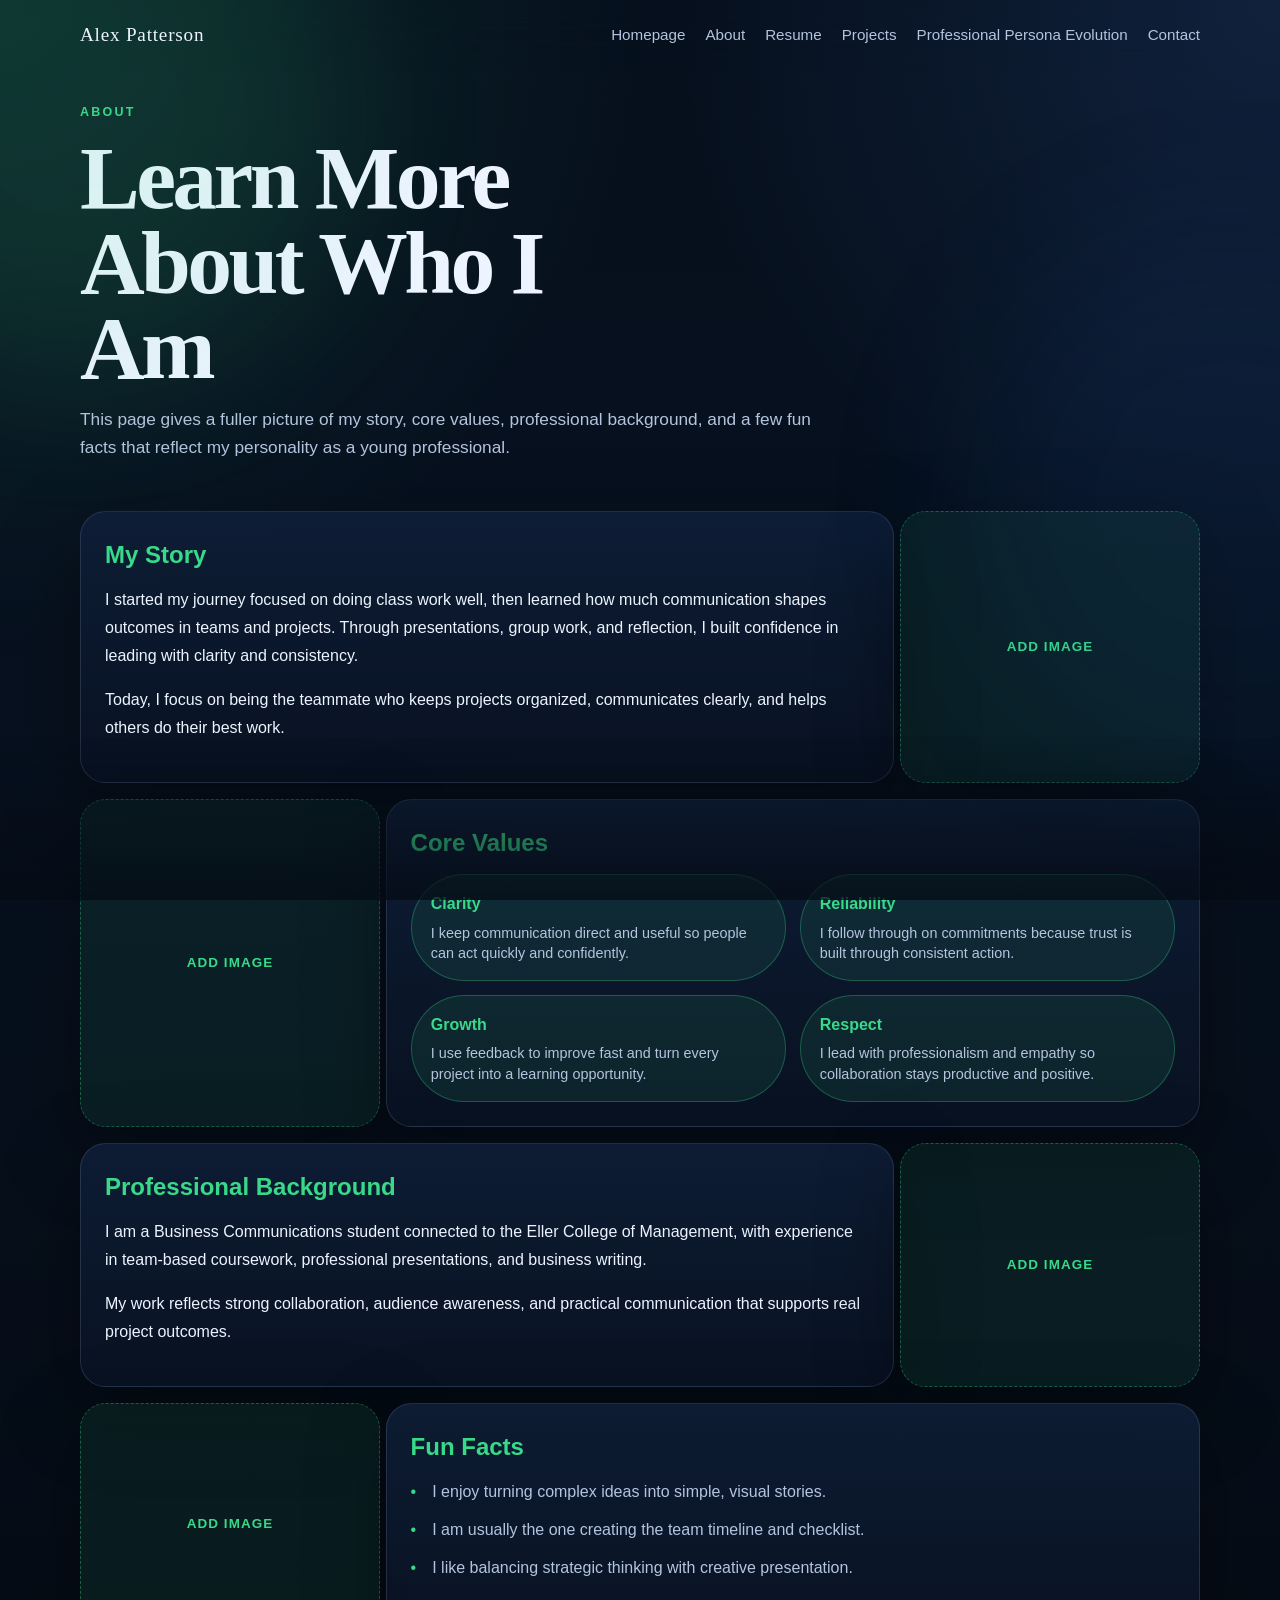
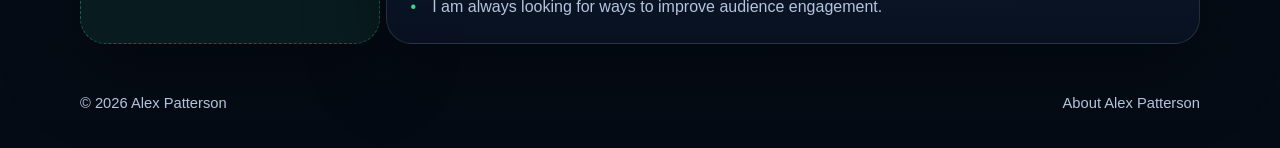
==== about.html @ d034720f "Fix format" ====
<!DOCTYPE html>
<html lang="en">
  <head>
    <meta charset="UTF-8" />
    <meta name="viewport" content="width=device-width, initial-scale=1.0" />
    <meta name="description" content="About Alex Patterson" />
    <title>Learn More About Who I Am</title>
    <link rel="stylesheet" href="./styles.css?v=2" />
  </head>
  <body>
    <div class="bg-orb bg-orb-left"></div>
    <div class="bg-orb bg-orb-right"></div>

    <header class="site-header">
      <a class="brand" href="index.html">Alex Patterson</a>
      <nav class="site-nav" aria-label="Primary">
        <a href="index.html">Homepage</a>
        <a href="about.html">About</a>
        <a href="resume.html">Resume</a>
        <a href="projects.html">Projects</a>
        <a href="persona-evolution.html">Professional Persona Evolution</a>
        <a href="index.html#contact">Contact</a>
      </nav>
    </header>

    <main class="about-main">
      <section class="about-hero">
        <p class="eyebrow">About</p>
        <h1>Learn More About Who I Am</h1>
        <p class="about-intro">
          This page gives a fuller picture of my story, core values, professional background, and a few fun facts that reflect my personality as a young professional.
        </p>
      </section>

      <section class="about-flow">
        <div class="about-row stagger-left">
          <article class="about-card">
            <h2>My Story</h2>
            <p>
              I started my journey focused on doing class work well, then learned how much communication shapes outcomes in teams and projects. Through presentations, group work, and reflection, I built confidence in leading with clarity and consistency.
            </p>
            <p>
              Today, I focus on being the teammate who keeps projects organized, communicates clearly, and helps others do their best work.
            </p>
          </article>
          <figure class="about-image-slot" aria-label="My Story image area">
            <div class="about-image-placeholder">Add Image</div>
            <!-- Example:
            <img src="images/my-story.jpg" alt="Alex sharing a presentation" /> -->
          </figure>
        </div>

        <div class="about-row stagger-right about-row-reverse">
          <figure class="about-image-slot" aria-label="Core Values image area">
            <div class="about-image-placeholder">Add Image</div>
            <!-- Example:
            <img src="images/core-values.jpg" alt="Teamwork and collaboration moment" /> -->
          </figure>
          <article class="about-card">
            <h2>Core Values</h2>
            <div class="value-bubbles">
              <article class="value-bubble">
                <h3>Clarity</h3>
                <p>I keep communication direct and useful so people can act quickly and confidently.</p>
              </article>
              <article class="value-bubble">
                <h3>Reliability</h3>
                <p>I follow through on commitments because trust is built through consistent action.</p>
              </article>
              <article class="value-bubble">
                <h3>Growth</h3>
                <p>I use feedback to improve fast and turn every project into a learning opportunity.</p>
              </article>
              <article class="value-bubble">
                <h3>Respect</h3>
                <p>I lead with professionalism and empathy so collaboration stays productive and positive.</p>
              </article>
            </div>
          </article>
        </div>

        <div class="about-row stagger-left">
          <article class="about-card">
            <h2>Professional Background</h2>
            <p>
              I am a Business Communications student connected to the Eller College of Management, with experience in team-based coursework, professional presentations, and business writing.
            </p>
            <p>
              My work reflects strong collaboration, audience awareness, and practical communication that supports real project outcomes.
            </p>
          </article>
          <figure class="about-image-slot" aria-label="Professional Background image area">
            <div class="about-image-placeholder">Add Image</div>
            <!-- Example:
            <img src="images/professional-background.jpg" alt="Alex in a professional setting" /> -->
          </figure>
        </div>

        <div class="about-row stagger-right about-row-reverse">
          <figure class="about-image-slot" aria-label="Fun Facts image area">
            <div class="about-image-placeholder">Add Image</div>
            <!-- Example:
            <img src="images/fun-facts.jpg" alt="Alex in a candid personal moment" /> -->
          </figure>
          <article class="about-card">
            <h2>Fun Facts</h2>
            <ul class="about-list">
              <li>I enjoy turning complex ideas into simple, visual stories.</li>
              <li>I am usually the one creating the team timeline and checklist.</li>
              <li>I like balancing strategic thinking with creative presentation.</li>
              <li>I am always looking for ways to improve audience engagement.</li>
            </ul>
          </article>
        </div>
      </section>
    </main>

    <footer class="site-footer">
      <p>© <span id="year"></span> Alex Patterson</p>
      <p>About Alex Patterson</p>
    </footer>

    <script src="./script.js?v=2"></script>
  </body>
</html>
---- styles.css ----
:root {
  --bg: #07111f;
  --bg-soft: #0c1b31;
  --surface: rgba(9, 18, 34, 0.84);
  --surface-strong: #0f1f39;
  --text: #edf4ff;
  --muted: #b4c4de;
  --line: rgba(184, 202, 232, 0.15);
  --accent: #39d98a;
  --accent-strong: #1fa96b;
  --shadow: 0 24px 80px rgba(0, 0, 0, 0.35);
}

* {
  box-sizing: border-box;
}

html {
  scroll-behavior: smooth;
}

body {
  margin: 0;
  min-height: 100vh;
  background:
    radial-gradient(circle at top left, rgba(57, 217, 138, 0.12), transparent 30%),
    radial-gradient(circle at top right, rgba(80, 139, 255, 0.14), transparent 28%),
    linear-gradient(180deg, #06101d 0%, var(--bg) 45%, #050b14 100%);
  color: var(--text);
  font-family: "Segoe UI Variable", "Segoe UI", "Trebuchet MS", sans-serif;
  line-height: 1.6;
  overflow-x: hidden;
}

body::before {
  content: "";
  position: fixed;
  inset: 0;
  background-image: linear-gradient(rgba(255, 255, 255, 0.03) 1px, transparent 1px),
    linear-gradient(90deg, rgba(255, 255, 255, 0.03) 1px, transparent 1px);
  background-size: 56px 56px;
  mask-image: linear-gradient(180deg, rgba(0, 0, 0, 0.7), transparent 85%);
  pointer-events: none;
  opacity: 0.28;
}

body::after {
  content: "";
  position: fixed;
  inset: auto 0 0 0;
  height: 18vh;
  background: linear-gradient(180deg, transparent, rgba(5, 11, 20, 0.75));
  pointer-events: none;
}

.bg-orb {
  position: fixed;
  width: 34rem;
  aspect-ratio: 1;
  border-radius: 50%;
  filter: blur(80px);
  opacity: 0.28;
  pointer-events: none;
}

.bg-orb-left {
  top: -10rem;
  left: -12rem;
  background: rgba(57, 217, 138, 0.35);
}

.bg-orb-right {
  top: 14rem;
  right: -14rem;
  background: rgba(33, 88, 168, 0.35);
}

.site-header,
.hero,
.hero-intro,
.hero-showcase,
.section,
.site-footer {
  width: min(1120px, calc(100% - 2rem));
  margin: 0 auto;
}

.site-header {
  position: sticky;
  top: 0;
  z-index: 20;
  display: flex;
  align-items: center;
  justify-content: space-between;
  gap: 1rem;
  padding: 1.25rem 0;
  backdrop-filter: blur(18px);
}

.brand {
  color: var(--text);
  text-decoration: none;
  font-family: "Georgia", "Times New Roman", serif;
  font-size: 1.2rem;
  letter-spacing: 0.04em;
}

.site-nav {
  display: flex;
  gap: 1.25rem;
  flex-wrap: wrap;
}

.site-nav a {
  color: var(--muted);
  text-decoration: none;
  font-size: 0.95rem;
}

.site-nav a:hover,
.site-nav a:focus-visible {
  color: var(--accent);
}

.hero {
  display: grid;
  grid-template-columns: minmax(0, 1.4fr) minmax(280px, 0.85fr);
  gap: 1.5rem;
  align-items: stretch;
  padding: 4rem 0 2rem;
}

.hero-copy,
.hero-card,
.project-card,
.contact-section {
  background: linear-gradient(180deg, rgba(15, 31, 57, 0.86), rgba(9, 18, 34, 0.92));
  border: 1px solid var(--line);
  box-shadow: var(--shadow);
  backdrop-filter: blur(14px);
}

.hero-copy {
  border-radius: 2rem;
  padding: clamp(1.5rem, 3vw, 3rem);
}

.eyebrow {
  margin: 0 0 0.75rem;
  color: var(--accent);
  text-transform: uppercase;
  letter-spacing: 0.18em;
  font-size: 0.78rem;
  font-weight: 700;
}

h1,
h2,
h3,
p {
  margin-top: 0;
}

h1 {
  max-width: 11ch;
  font-family: "Georgia", "Times New Roman", serif;
  font-size: clamp(3rem, 7vw, 5.8rem);
  line-height: 0.95;
  letter-spacing: -0.04em;
  margin-bottom: 1rem;
}

.lede {
  max-width: 62ch;
  color: var(--muted);
  font-size: 1.06rem;
  margin-bottom: 1.5rem;
}

.hero-actions {
  display: flex;
  gap: 1rem;
  flex-wrap: wrap;
  margin-bottom: 2rem;
}

.button {
  display: inline-flex;
  align-items: center;
  justify-content: center;
  min-height: 3.1rem;
  padding: 0.85rem 1.35rem;
  border-radius: 999px;
  text-decoration: none;
  font-weight: 700;
  transition: transform 160ms ease, border-color 160ms ease, background-color 160ms ease, color 160ms ease;
}

.button:hover,
.button:focus-visible {
  transform: translateY(-2px);
}

.button-primary {
  background: linear-gradient(135deg, var(--accent), #5cf0a3);
  color: #032314;
}

.button-primary:hover,
.button-primary:focus-visible {
  background: linear-gradient(135deg, #5cf0a3, #8af5b8);
}

.button-secondary {
  border: 1px solid rgba(57, 217, 138, 0.35);
  background: rgba(57, 217, 138, 0.08);
  color: var(--text);
}

.hero-metrics {
  display: grid;
  grid-template-columns: repeat(3, minmax(0, 1fr));
  gap: 1rem;
}

.hero-metrics div {
  padding: 1rem;
  border: 1px solid var(--line);
  border-radius: 1.25rem;
  background: rgba(7, 17, 31, 0.55);
}

.hero-metrics strong {
  display: block;
  font-size: 1.4rem;
  color: var(--accent);
  margin-bottom: 0.2rem;
}

.hero-metrics span {
  color: var(--muted);
  font-size: 0.92rem;
}

.hero-card {
  border-radius: 2rem;
  padding: clamp(1.25rem, 2.5vw, 2rem);
  display: grid;
  align-content: start;
  gap: 1rem;
}

.profile-badge {
  width: 4.4rem;
  aspect-ratio: 1;
  display: grid;
  place-items: center;
  border-radius: 1.3rem;
  background: linear-gradient(135deg, var(--accent), rgba(57, 217, 138, 0.25));
  color: #04160d;
  font-weight: 800;
  font-size: 1.4rem;
}

.profile-list {
  list-style: none;
  padding: 0;
  margin: 0;
  display: grid;
  gap: 0.75rem;
}

.profile-list li {
  padding-left: 1.15rem;
  position: relative;
  color: var(--muted);
}

.profile-list li::before {
  content: "";
  position: absolute;
  left: 0;
  top: 0.65rem;
  width: 0.45rem;
  height: 0.45rem;
  border-radius: 50%;
  background: var(--accent);
}

/* New Homepage Sections */
.hero-intro {
  text-align: center;
  padding: 3rem 0;
  border-bottom: 1px solid var(--line);
  margin-bottom: 3rem;
}

.hero-name {
  font-family: "Georgia", "Times New Roman", serif;
  font-size: clamp(3.5rem, 10vw, 8rem);
  max-width: none;
  margin-bottom: 0.5rem;
  line-height: 0.9;
  letter-spacing: -0.02em;
}

.hero-tagline {
  color: var(--accent);
  font-size: 1.3rem;
  font-weight: 600;
  letter-spacing: 0.05em;
  margin: 0;
}

.hero-showcase {
  display: grid;
  grid-template-columns: minmax(250px, 1fr) minmax(0, 1.5fr);
  gap: 3rem;
  align-items: start;
  margin-bottom: 4rem;
}

.headshot-container {
  aspect-ratio: 3 / 4;
  border-radius: 2rem;
  overflow: hidden;
  background: linear-gradient(180deg, rgba(15, 31, 57, 0.86), rgba(9, 18, 34, 0.92));
  border: 1px solid var(--line);
  box-shadow: var(--shadow);
  display: flex;
  align-items: center;
  justify-content: center;
}

.headshot-container img {
  width: 100%;
  height: 100%;
  object-fit: cover;
  display: block;
}

.headshot-placeholder {
  display: flex;
  flex-direction: column;
  align-items: center;
  justify-content: center;
  width: 100%;
  height: 100%;
  color: var(--muted);
  text-align: center;
  padding: 2rem;
}

.headshot-placeholder p:first-child {
  font-size: 4rem;
  margin: 0;
}

.headshot-text {
  margin: 1rem 0 0 !important;
  font-size: 0.95rem;
}

.overview-content {
  display: grid;
  gap: 2rem;
}

.overview-item {
  display: grid;
  gap: 0.75rem;
}

.hero-showcase .overview-item,
.resume-overview .overview-item {
  background: linear-gradient(180deg, rgba(15, 31, 57, 0.78), rgba(9, 18, 34, 0.9));
  border: 1px solid var(--line);
  border-radius: 1.2rem;
  padding: 1rem;
}

.overview-item h2 {
  font-size: 1.5rem;
  margin-bottom: 0;
  color: var(--accent);
}

.overview-item p {
  color: var(--text);
  line-height: 1.7;
  margin: 0.5rem 0;
}

.facts-list {
  list-style: none;
  padding: 0;
  margin: 0;
  display: grid;
  gap: 0.75rem;
}

.facts-list li {
  padding-left: 1.5rem;
  position: relative;
  color: var(--muted);
  line-height: 1.6;
}

.facts-list li::before {
  content: "→";
  position: absolute;
  left: 0;
  color: var(--accent);
  font-weight: 700;
}

.story-section {
  background: linear-gradient(180deg, rgba(15, 31, 57, 0.86), rgba(9, 18, 34, 0.92));
  border: 1px solid var(--line);
  border-radius: 2rem;
  padding: 3rem;
  box-shadow: var(--shadow);
}

.story-content {
  display: grid;
  gap: 1.5rem;
  max-width: 90ch;
}

.story-content p {
  color: var(--text);
  font-size: 1.05rem;
  line-height: 1.8;
  margin: 0;
}

.connect-section {
  background: linear-gradient(180deg, rgba(15, 31, 57, 0.86), rgba(9, 18, 34, 0.92));
  border: 1px solid var(--line);
  border-radius: 2rem;
  padding: 3rem;
  box-shadow: var(--shadow);
  text-align: center;
}

.connect-header {
  margin-bottom: 2rem;
}

.connect-header h2 {
  margin-bottom: 0.75rem;
}

.connect-tagline {
  color: var(--muted);
  font-size: 1.1rem;
  margin: 0;
}

.connect-actions {
  display: flex;
  justify-content: center;
  gap: 1rem;
  flex-wrap: wrap;
}

.view-more {
  display: flex;
  justify-content: center;
  gap: 1rem;
  margin-top: 2rem;
}

.section {
  padding: 2rem 0;
}

.section-heading {
  margin-bottom: 1.25rem;
}

.section-heading h2,
.split-section h2,
.contact-section h2 {
  font-family: "Georgia", "Times New Roman", serif;
  font-size: clamp(2rem, 4vw, 3.5rem);
  line-height: 1.02;
  letter-spacing: -0.03em;
  margin-bottom: 0;
}

.project-grid {
  display: grid;
  grid-template-columns: repeat(3, minmax(0, 1fr));
  gap: 1rem;
}

.project-card {
  border-radius: 1.6rem;
  padding: 1.35rem;
  min-height: 15rem;
  display: flex;
  flex-direction: column;
  justify-content: space-between;
}

.project-card h3 {
  font-size: 1.45rem;
  margin-bottom: 0.65rem;
}

.project-tag {
  color: var(--accent);
  font-size: 0.78rem;
  text-transform: uppercase;
  letter-spacing: 0.16em;
  font-weight: 700;
  margin-bottom: 1rem;
}

.project-card p {
  color: var(--muted);
}

.featured {
  background: linear-gradient(145deg, rgba(20, 43, 78, 0.95), rgba(7, 17, 31, 0.95));
  border-color: rgba(57, 217, 138, 0.22);
}

.project-footer {
  display: flex;
  justify-content: space-between;
  gap: 1rem;
  color: var(--accent);
  font-size: 0.92rem;
}

.split-section {
  display: grid;
  grid-template-columns: minmax(0, 1fr) minmax(0, 1fr);
  gap: 1.5rem;
  align-items: start;
}

.split-content {
  padding-top: 3.1rem;
  color: var(--muted);
}

.contact-section {
  display: flex;
  justify-content: space-between;
  align-items: center;
  gap: 1rem;
  border-radius: 2rem;
  padding: 1.5rem;
  margin: 2rem auto 4rem;
}

.site-footer {
  display: flex;
  justify-content: space-between;
  gap: 1rem;
  padding-bottom: 2rem;
  color: var(--muted);
  font-size: 0.92rem;
}

.site-footer p {
  margin-bottom: 0;
}

/* Resume Page Styles */
body.resume-page {
  display: flex;
  flex-direction: column;
}

.resume-main {
  flex: 1;
  display: flex;
  flex-direction: column;
  width: 100%;
  padding: 2rem;
}

.resume-hero {
  flex: 1;
  display: flex;
  flex-direction: column;
  max-width: 1200px;
  margin: 0 auto;
  width: 100%;
}

.resume-header {
  margin-bottom: 2rem;
  text-align: center;
}

.resume-header h1 {
  margin-bottom: 0;
}

.pdf-viewer-section {
  flex: 1;
  display: flex;
  flex-direction: column;
  margin-bottom: 2rem;
}

.pdf-container {
  position: relative;
  background: linear-gradient(180deg, rgba(15, 31, 57, 0.86), rgba(9, 18, 34, 0.92));
  border: 1px solid var(--line);
  border-radius: 2rem;
  box-shadow: var(--shadow);
  overflow: hidden;
  flex: 1;
  min-height: 600px;
  margin-bottom: 1.5rem;
}

.pdf-iframe {
  width: 100%;
  height: 100%;
  border: none;
  border-radius: 2rem;
}

.pdf-placeholder {
  position: absolute;
  inset: 0;
  display: flex;
  flex-direction: column;
  align-items: center;
  justify-content: center;
  background: linear-gradient(180deg, rgba(15, 31, 57, 0.5), rgba(9, 18, 34, 0.7));
  color: var(--muted);
  text-align: center;
  pointer-events: none;
}

.pdf-placeholder p {
  font-size: 1.1rem;
  margin: 0.5rem 0;
}

.pdf-placeholder-text {
  font-size: 0.9rem !important;
  color: var(--muted);
}

.pdf-placeholder code {
  background: rgba(57, 217, 138, 0.15);
  padding: 0.2rem 0.5rem;
  border-radius: 0.4rem;
  font-family: "Courier New", monospace;
  color: var(--accent);
}

.pdf-controls {
  display: flex;
  gap: 1rem;
  flex-wrap: wrap;
  justify-content: center;
}

.resume-overview {
  background: linear-gradient(180deg, rgba(15, 31, 57, 0.86), rgba(9, 18, 34, 0.92));
  border: 1px solid var(--line);
  border-radius: 2rem;
  box-shadow: var(--shadow);
  padding: 2rem;
  margin: 0 auto 2rem;
  max-width: 1200px;
  width: 100%;
}

.resume-overview .overview-item h2 {
  margin-bottom: 0.25rem;
}

.overview-content {
  display: grid;
  gap: 2rem;
}

.overview-item {
  display: grid;
  gap: 0.75rem;
}

.overview-item h2 {
  font-size: 1.5rem;
  margin-bottom: 0.5rem;
  color: var(--accent);
}

.overview-item p {
  color: var(--text);
  margin: 0.5rem 0;
}

.muted-text {
  color: var(--muted) !important;
  font-size: 0.95rem;
}

.strengths-grid {
  display: flex;
  flex-wrap: wrap;
  gap: 0.75rem;
  margin-top: 0.5rem;
}

.strength-badge {
  display: inline-flex;
  align-items: center;
  padding: 0.6rem 1rem;
  background: rgba(57, 217, 138, 0.15);
  border: 1px solid rgba(57, 217, 138, 0.3);
  color: var(--accent);
  border-radius: 999px;
  font-weight: 600;
  font-size: 0.95rem;
}

body.resume-page .site-footer {
  margin-top: auto;
}

.resume-cta {
  background: linear-gradient(180deg, rgba(15, 31, 57, 0.86), rgba(9, 18, 34, 0.92));
  border: 1px solid var(--line);
  border-radius: 2rem;
  padding: 2rem;
  display: flex;
  justify-content: space-between;
  align-items: center;
  gap: 1rem;
  margin: 0 auto 2rem;
  max-width: 1200px;
  width: 100%;
  box-shadow: var(--shadow);
}

/* Professional Persona Video Page Styles */
.video-main {
  width: min(1120px, calc(100% - 2rem));
  margin: 0 auto;
}

.video-hero {
  padding: 2rem 0;
}

.video-header {
  margin-bottom: 2rem;
}

.video-header h1 {
  margin-bottom: 1rem;
}

.video-intro {
  color: var(--muted);
  font-size: 1.1rem;
  line-height: 1.7;
  max-width: 80ch;
  margin: 0;
}

.video-container-section {
  margin-bottom: 3rem;
}

.video-player {
  position: relative;
  background: linear-gradient(180deg, rgba(15, 31, 57, 0.86), rgba(9, 18, 34, 0.92));
  border: 1px solid var(--line);
  border-radius: 2rem;
  box-shadow: var(--shadow);
  overflow: hidden;
  aspect-ratio: 16 / 9;
  display: flex;
  align-items: center;
  justify-content: center;
}

.video-player video,
.video-player iframe {
  width: 100%;
  height: 100%;
  border-radius: 2rem;
}

.video-placeholder {
  position: absolute;
  inset: 0;
  display: flex;
  flex-direction: column;
  align-items: center;
  justify-content: center;
  background: linear-gradient(180deg, rgba(15, 31, 57, 0.5), rgba(9, 18, 34, 0.7));
  color: var(--muted);
  text-align: center;
  padding: 2rem;
  pointer-events: none;
}

.video-placeholder p:first-child {
  font-size: 5rem;
  margin: 0;
}

.video-placeholder-text {
  font-size: 1.3rem !important;
  margin: 1rem 0 0 !important;
  font-weight: 600;
}

.video-instruction {
  font-size: 0.95rem !important;
  color: var(--accent);
  margin-top: 1rem !important;
  font-family: "Courier New", monospace;
}

.video-details {
  display: grid;
  gap: 2.5rem;
  margin-bottom: 3rem;
}

.detail-item {
  background: linear-gradient(180deg, rgba(15, 31, 57, 0.86), rgba(9, 18, 34, 0.92));
  border: 1px solid var(--line);
  border-radius: 2rem;
  padding: 2rem;
  box-shadow: var(--shadow);
}

.detail-item h2 {
  color: var(--accent);
  font-size: 1.5rem;
  margin-bottom: 0.75rem;
}

.detail-item p {
  color: var(--text);
  line-height: 1.7;
  margin: 0;
}

.detail-list {
  list-style: none;
  padding: 0;
  margin: 0;
  display: grid;
  gap: 0.75rem;
}

.detail-list li {
  padding-left: 1.5rem;
  position: relative;
  color: var(--text);
  line-height: 1.6;
}

.detail-list li::before {
  content: "▸";
  position: absolute;
  left: 0;
  color: var(--accent);
  font-weight: 700;
}

.video-cta {
  background: linear-gradient(180deg, rgba(15, 31, 57, 0.86), rgba(9, 18, 34, 0.92));
  border: 1px solid var(--line);
  border-radius: 2rem;
  padding: 2rem;
  margin-bottom: 4rem;
  box-shadow: var(--shadow);
}

.video-cta > div:first-child {
  margin-bottom: 1.5rem;
}

.video-cta h2 {
  margin-bottom: 0;
}

.cta-buttons {
  display: flex;
  gap: 1rem;
  flex-wrap: wrap;
}

/* Professional Persona Evolution Page Styles */
.evo-main {
  width: min(1120px, calc(100% - 2rem));
  margin: 0 auto;
  padding-bottom: 3rem;
}

.evo-hero {
  padding: 2rem 0 1rem;
}

.evo-hero h1 {
  margin-bottom: 1rem;
}

.evo-intro {
  max-width: 82ch;
  color: var(--muted);
  font-size: 1.08rem;
}

.evo-card {
  background: linear-gradient(180deg, rgba(15, 31, 57, 0.86), rgba(9, 18, 34, 0.92));
  border: 1px solid var(--line);
  border-radius: 1.6rem;
  box-shadow: var(--shadow);
  padding: 1.6rem;
  margin-bottom: 1rem;
}

.evo-card h2 {
  color: var(--accent);
  font-size: 1.45rem;
  margin-bottom: 0.75rem;
}

.evo-card p {
  color: var(--text);
  line-height: 1.75;
}

.evo-quote {
  margin: 1rem 0 0;
  padding: 1rem 1.1rem;
  border-left: 3px solid var(--accent);
  background: rgba(57, 217, 138, 0.08);
  border-radius: 0.8rem;
  color: var(--text);
  font-style: italic;
}

.evo-quote.small {
  margin-top: 0.7rem;
  font-size: 0.96rem;
}

.evo-quote cite {
  display: block;
  margin-top: 0.6rem;
  font-style: normal;
  color: var(--muted);
  font-size: 0.9rem;
}

.evo-image-placeholder {
  border: 1px dashed rgba(57, 217, 138, 0.35);
  background: rgba(57, 217, 138, 0.08);
  border-radius: 1rem;
  min-height: 160px;
  display: grid;
  place-items: center;
  padding: 0.8rem;
  margin: 0.6rem 0 1rem;
  text-align: center;
}

.evo-image-placeholder p {
  margin: 0;
  color: var(--accent);
  font-size: 0.86rem;
  letter-spacing: 0.03em;
}

.evo-image-row {
  display: grid;
  grid-template-columns: repeat(2, minmax(0, 1fr));
  gap: 0.75rem;
}

.evo-image-row.three {
  grid-template-columns: repeat(3, minmax(0, 1fr));
}

.evo-tags {
  display: flex;
  gap: 0.6rem;
  flex-wrap: wrap;
  margin-top: 0.8rem;
}

.evo-tags span {
  border: 1px solid rgba(57, 217, 138, 0.3);
  background: rgba(57, 217, 138, 0.09);
  border-radius: 999px;
  padding: 0.45rem 0.85rem;
  color: var(--accent);
  font-size: 0.85rem;
  font-weight: 700;
}

/* Projects Page Styles */
.projects-main {
  width: min(1120px, calc(100% - 2rem));
  margin: 0 auto;
  padding-bottom: 3rem;
}

.projects-hero {
  padding: 2rem 0 1rem;
}

.projects-hero h1 {
  margin-bottom: 1rem;
}

.projects-intro {
  max-width: 82ch;
  color: var(--muted);
  font-size: 1.08rem;
}

.projects-list {
  display: grid;
  gap: 1rem;
}

.project-item {
  display: grid;
  grid-template-columns: minmax(260px, 0.9fr) minmax(0, 1.6fr);
  gap: 1rem;
  align-items: stretch;
  background: linear-gradient(180deg, rgba(15, 31, 57, 0.86), rgba(9, 18, 34, 0.92));
  border: 1px solid var(--line);
  border-radius: 1.6rem;
  box-shadow: var(--shadow);
  padding: 1rem;
}

.project-item.reverse {
  grid-template-columns: minmax(0, 1.6fr) minmax(260px, 0.9fr);
}

.project-item-media {
  display: flex;
}

.project-item-content h2 {
  color: var(--text);
  font-size: 1.45rem;
  margin-bottom: 0.7rem;
}

.project-item-content p {
  color: var(--muted);
  line-height: 1.7;
}

.project-image-placeholder {
  width: 100%;
  min-height: 220px;
  border: 1px dashed rgba(57, 217, 138, 0.35);
  border-radius: 1.2rem;
  background: rgba(57, 217, 138, 0.09);
  display: grid;
  place-items: center;
  padding: 0.8rem;
}

.project-image-placeholder p {
  margin: 0;
  color: var(--accent);
  font-size: 0.85rem;
  letter-spacing: 0.05em;
  text-transform: uppercase;
  font-weight: 700;
}

.skills-grid {
  display: grid;
  grid-template-columns: repeat(2, minmax(0, 1fr));
  gap: 0.75rem;
  margin-top: 0.9rem;
}

.skill-box {
  border: 1px solid rgba(57, 217, 138, 0.3);
  background: rgba(57, 217, 138, 0.08);
  border-radius: 1rem;
  padding: 0.85rem;
}

.skill-box h3 {
  color: var(--accent);
  margin: 0 0 0.5rem;
  font-size: 1rem;
}

.skill-box ul {
  margin: 0;
  padding-left: 1.05rem;
  display: grid;
  gap: 0.4rem;
}

.skill-box li {
  color: var(--text);
  font-size: 0.93rem;
}

/* About Page Styles */
.about-main {
  width: min(1120px, calc(100% - 2rem));
  margin: 0 auto;
  padding-bottom: 3rem;
}

.about-hero {
  padding: 2rem 0;
}

.about-hero h1 {
  margin-bottom: 1rem;
}

.about-intro {
  max-width: 80ch;
  color: var(--muted);
  font-size: 1.08rem;
}

.about-flow {
  display: grid;
  gap: 1rem;
}

.about-row {
  display: grid;
  grid-template-columns: minmax(0, 1fr) 300px;
  gap: 0.35rem;
  align-items: stretch;
}

.about-row-reverse {
  grid-template-columns: 300px minmax(0, 1fr);
}

.stagger-left {
  width: 100%;
}

.stagger-right {
  width: 100%;
}

.stagger-left .about-card {
  max-width: 100%;
  justify-self: stretch;
}

.stagger-right .about-card {
  max-width: 100%;
  justify-self: stretch;
}

.about-card {
  background: linear-gradient(180deg, rgba(15, 31, 57, 0.86), rgba(9, 18, 34, 0.92));
  border: 1px solid var(--line);
  border-radius: 1.6rem;
  box-shadow: var(--shadow);
  padding: 1.5rem;
}

.about-card h2 {
  color: var(--accent);
  font-size: 1.5rem;
  margin-bottom: 0.75rem;
}

.about-card p {
  color: var(--text);
  line-height: 1.75;
}

.about-list {
  margin: 0;
  padding: 0;
  list-style: none;
  display: grid;
  gap: 0.8rem;
}

.about-list li {
  color: var(--muted);
  padding-left: 1.35rem;
  position: relative;
  line-height: 1.6;
}

.about-list li::before {
  content: "•";
  color: var(--accent);
  position: absolute;
  left: 0;
}

.about-image-slot {
  margin: 0;
  width: 100%;
  border-radius: 1.6rem;
  border: 1px dashed rgba(57, 217, 138, 0.35);
  background: rgba(57, 217, 138, 0.08);
  box-shadow: var(--shadow);
  overflow: hidden;
  min-height: 220px;
}

.about-row .about-image-slot {
  justify-self: end;
}

.about-row-reverse .about-image-slot {
  justify-self: start;
}

.about-image-slot img {
  width: 100%;
  height: 100%;
  object-fit: cover;
  display: block;
}

.about-image-placeholder {
  width: 100%;
  min-height: 220px;
  height: 100%;
  display: grid;
  place-items: center;
  color: var(--accent);
  font-size: 0.84rem;
  letter-spacing: 0.08em;
  text-transform: uppercase;
  font-weight: 700;
}

.value-bubbles {
  display: grid;
  grid-template-columns: repeat(2, minmax(0, 1fr));
  gap: 0.85rem;
}

.value-bubble {
  border: 1px solid rgba(57, 217, 138, 0.3);
  background: rgba(57, 217, 138, 0.09);
  border-radius: 999px;
  padding: 1rem 1.2rem;
}

.value-bubble h3 {
  margin: 0 0 0.35rem;
  color: var(--accent);
  font-size: 1rem;
}

.value-bubble p {
  margin: 0;
  color: var(--muted);
  font-size: 0.9rem;
  line-height: 1.45;
}

@media (max-width: 920px) {
  .hero,
  .split-section,
  .project-grid,
  .hero-metrics,
  .hero-showcase {
    grid-template-columns: 1fr;
  }

  .stagger-left,
  .stagger-right {
    width: 100%;
    margin-left: 0;
    margin-right: 0;
  }

  .stagger-left .about-card,
  .stagger-right .about-card {
    max-width: 100%;
    justify-self: stretch;
  }

  .about-row,
  .about-row-reverse {
    grid-template-columns: 1fr;
  }

  .value-bubbles {
    grid-template-columns: 1fr;
  }

  .evo-image-row,
  .evo-image-row.three {
    grid-template-columns: 1fr;
  }

  .project-item,
  .project-item.reverse,
  .skills-grid {
    grid-template-columns: 1fr;
  }

  .site-header,
  .contact-section,
  .site-footer {
    flex-direction: column;
    align-items: flex-start;
  }

  .hero {
    padding-top: 2rem;
  }

  h1 {
    max-width: 12ch;
  }

  .hero-showcase {
    gap: 2rem;
    margin-bottom: 3rem;
  }

  .pdf-iframe {
    height: 400px;
  }

  .pdf-controls {
    justify-content: flex-start;
  }

  .connect-actions {
    justify-content: center;
  }
}

@media (max-width: 640px) {
  .site-header,
  .hero,
  .hero-intro,
  .hero-showcase,
  .section,
  .site-footer,
  .resume-main,
  .about-main,
  .evo-main,
  .projects-main {
    width: 100%;
    padding: 1rem;
  }

  .hero-copy,
  .hero-card,
  .project-card,
  .contact-section,
  .resume-overview,
  .resume-cta,
  .story-section,
  .connect-section,
  .about-card,
  .project-item {
    border-radius: 1.4rem;
  }

  .site-nav {
    gap: 0.9rem;
  }

  .button {
    width: 100%;
  }

  .hero-actions {
    flex-direction: column;
  }

  .hero-name {
    font-size: clamp(2.5rem, 8vw, 4rem);
  }

  .hero-tagline {
    font-size: 1.1rem;
  }

  .hero-showcase {
    gap: 1.5rem;
    margin-bottom: 2rem;
  }

  .headshot-container {
    aspect-ratio: 1;
  }

  .story-section,
  .connect-section {
    padding: 1.5rem;
  }

  .overview-item h2 {
    font-size: 1.3rem;
  }

  .connect-actions {
    flex-direction: column;
  }

  .connect-actions .button {
    width: 100%;
  }

  .pdf-controls {
    flex-direction: column;
  }

  .pdf-controls .button {
    width: 100%;
  }

  .resume-overview,
  .resume-cta {
    padding: 1.5rem;
  }

  .strengths-grid {
    flex-direction: column;
  }

  .strength-badge {
    width: 100%;
    justify-content: center;
  }

  .resume-hero,
  .resume-overview,
  .resume-cta {
    margin: 0;
    padding: 1rem;
  }
}
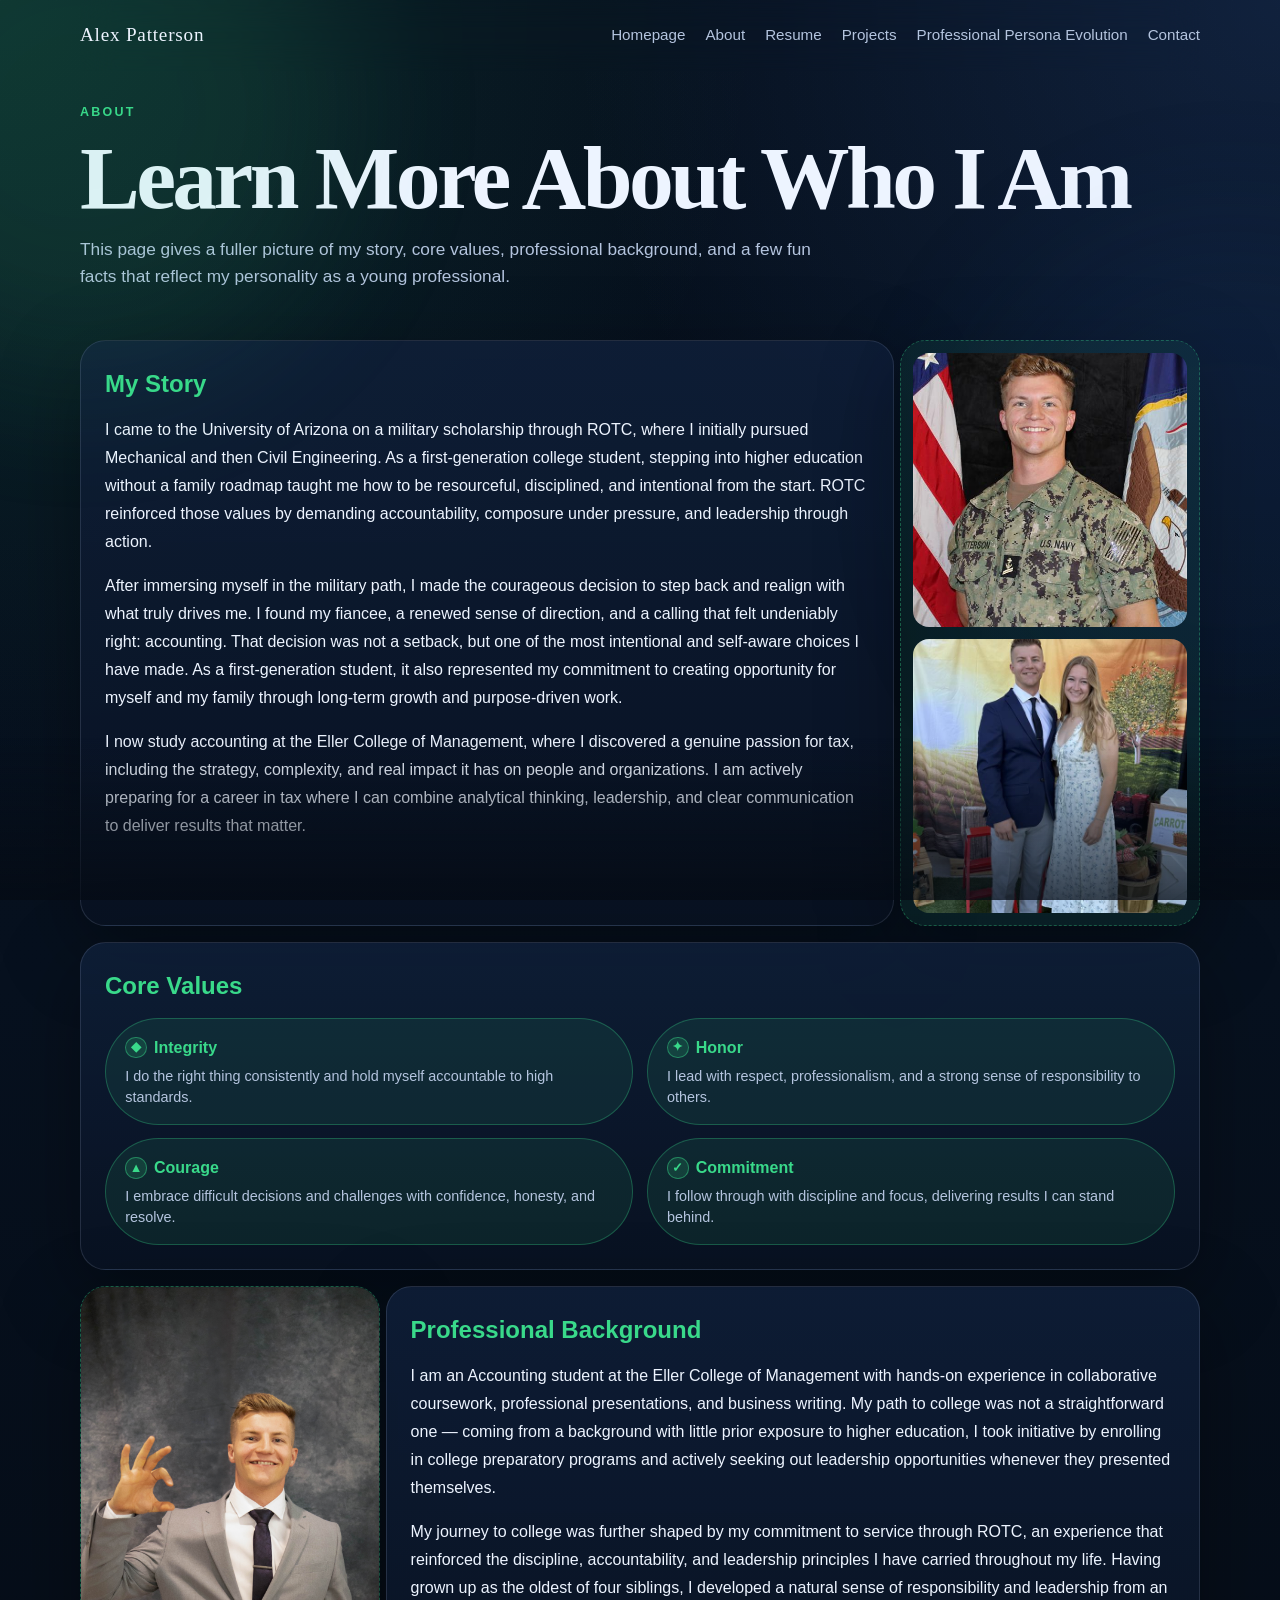
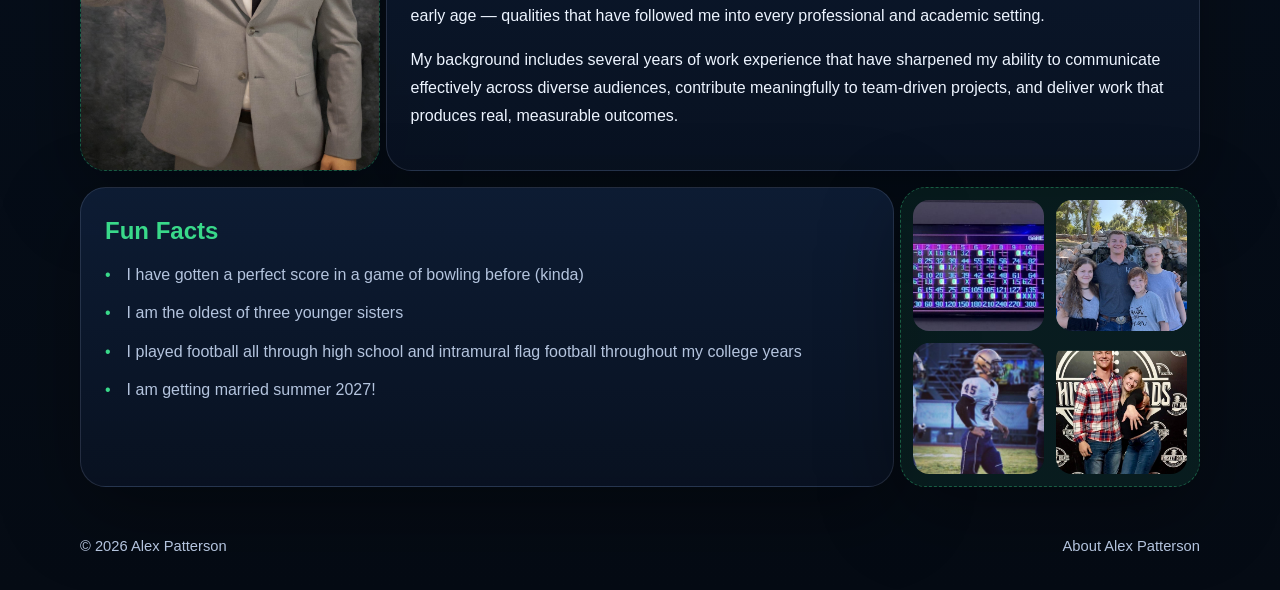
==== commit 1b83e509: "About Me page complete" ====
--- a/about.html
+++ b/about.html
@@ -5,7 +5,7 @@
     <meta name="viewport" content="width=device-width, initial-scale=1.0" />
     <meta name="description" content="About Alex Patterson" />
     <title>Learn More About Who I Am</title>
-    <link rel="stylesheet" href="./styles.css?v=2" />
+    <link rel="stylesheet" href="./styles.css?v=8" />
   </head>
   <body>
     <div class="bg-orb bg-orb-left"></div>
@@ -33,84 +33,93 @@
       </section>
 
       <section class="about-flow">
-        <div class="about-row stagger-left">
+        <div class="about-row stagger-right">
           <article class="about-card">
             <h2>My Story</h2>
             <p>
-              I started my journey focused on doing class work well, then learned how much communication shapes outcomes in teams and projects. Through presentations, group work, and reflection, I built confidence in leading with clarity and consistency.
+              I came to the University of Arizona on a military scholarship through ROTC, where I initially pursued Mechanical and then Civil Engineering. As a first-generation college student, stepping into higher education without a family roadmap taught me how to be resourceful, disciplined, and intentional from the start. ROTC reinforced those values by demanding accountability, composure under pressure, and leadership through action.
             </p>
             <p>
-              Today, I focus on being the teammate who keeps projects organized, communicates clearly, and helps others do their best work.
+              After immersing myself in the military path, I made the courageous decision to step back and realign with what truly drives me. I found my fiancee, a renewed sense of direction, and a calling that felt undeniably right: accounting. That decision was not a setback, but one of the most intentional and self-aware choices I have made. As a first-generation student, it also represented my commitment to creating opportunity for myself and my family through long-term growth and purpose-driven work.
+            </p>
+            <p>
+              I now study accounting at the Eller College of Management, where I discovered a genuine passion for tax, including the strategy, complexity, and real impact it has on people and organizations. I am actively preparing for a career in tax where I can combine analytical thinking, leadership, and clear communication to deliver results that matter.
             </p>
           </article>
-          <figure class="about-image-slot" aria-label="My Story image area">
-            <div class="about-image-placeholder">Add Image</div>
-            <!-- Example:
-            <img src="images/my-story.jpg" alt="Alex sharing a presentation" /> -->
+          <figure class="about-image-slot about-image-diagonal" aria-label="My Story image area">
+            <div class="diagonal-pane diagonal-pane-top">
+              <img src="images/Alex_ROTC.jpg" alt="Alex in ROTC" />
+            </div>
+            <div class="diagonal-pane diagonal-pane-bottom">
+              <img src="images/Alex_and_Megan.jpg" alt="Alex and Megan" />
+            </div>
           </figure>
         </div>
 
-        <div class="about-row stagger-right about-row-reverse">
-          <figure class="about-image-slot" aria-label="Core Values image area">
-            <div class="about-image-placeholder">Add Image</div>
-            <!-- Example:
-            <img src="images/core-values.jpg" alt="Teamwork and collaboration moment" /> -->
-          </figure>
+        <div class="about-row about-row-full stagger-right">
           <article class="about-card">
             <h2>Core Values</h2>
             <div class="value-bubbles">
               <article class="value-bubble">
-                <h3>Clarity</h3>
-                <p>I keep communication direct and useful so people can act quickly and confidently.</p>
+                <h3><span class="value-icon" aria-hidden="true">&#9670;</span>Integrity</h3>
+                <p>I do the right thing consistently and hold myself accountable to high standards.</p>
               </article>
               <article class="value-bubble">
-                <h3>Reliability</h3>
-                <p>I follow through on commitments because trust is built through consistent action.</p>
+                <h3><span class="value-icon" aria-hidden="true">&#10022;</span>Honor</h3>
+                <p>I lead with respect, professionalism, and a strong sense of responsibility to others.</p>
               </article>
               <article class="value-bubble">
-                <h3>Growth</h3>
-                <p>I use feedback to improve fast and turn every project into a learning opportunity.</p>
+                <h3><span class="value-icon" aria-hidden="true">&#9650;</span>Courage</h3>
+                <p>I embrace difficult decisions and challenges with confidence, honesty, and resolve.</p>
               </article>
               <article class="value-bubble">
-                <h3>Respect</h3>
-                <p>I lead with professionalism and empathy so collaboration stays productive and positive.</p>
+                <h3><span class="value-icon" aria-hidden="true">&#10003;</span>Commitment</h3>
+                <p>I follow through with discipline and focus, delivering results I can stand behind.</p>
               </article>
             </div>
           </article>
         </div>
 
-        <div class="about-row stagger-left">
+        <div class="about-row stagger-right about-row-reverse">
+          <figure class="about-image-slot" aria-label="Professional Background image area">
+            <img src="images/Alex_Patterson_Headshot_3.jpg" alt="Alex in a professional setting" />
+          </figure>
           <article class="about-card">
             <h2>Professional Background</h2>
             <p>
-              I am a Business Communications student connected to the Eller College of Management, with experience in team-based coursework, professional presentations, and business writing.
-            </p>
+              I am an Accounting student at the Eller College of Management with hands-on experience in collaborative coursework, professional presentations, and business writing. My path to college was not a straightforward one — coming from a background with little prior exposure to higher education, I took initiative by enrolling in college preparatory programs and actively seeking out leadership opportunities whenever they presented themselves. </p>
             <p>
-              My work reflects strong collaboration, audience awareness, and practical communication that supports real project outcomes.
+              My journey to college was further shaped by my commitment to service through ROTC, an experience that reinforced the discipline, accountability, and leadership principles I have carried throughout my life. Having grown up as the oldest of four siblings, I developed a natural sense of responsibility and leadership from an early age — qualities that have followed me into every professional and academic setting. </p>
+            <p>
+              My background includes several years of work experience that have sharpened my ability to communicate effectively across diverse audiences, contribute meaningfully to team-driven projects, and deliver work that produces real, measurable outcomes.
             </p>
           </article>
-          <figure class="about-image-slot" aria-label="Professional Background image area">
-            <div class="about-image-placeholder">Add Image</div>
-            <!-- Example:
-            <img src="images/professional-background.jpg" alt="Alex in a professional setting" /> -->
-          </figure>
         </div>
 
-        <div class="about-row stagger-right about-row-reverse">
-          <figure class="about-image-slot" aria-label="Fun Facts image area">
-            <div class="about-image-placeholder">Add Image</div>
-            <!-- Example:
-            <img src="images/fun-facts.jpg" alt="Alex in a candid personal moment" /> -->
-          </figure>
+        <div class="about-row stagger-left">
           <article class="about-card">
             <h2>Fun Facts</h2>
             <ul class="about-list">
-              <li>I enjoy turning complex ideas into simple, visual stories.</li>
-              <li>I am usually the one creating the team timeline and checklist.</li>
-              <li>I like balancing strategic thinking with creative presentation.</li>
-              <li>I am always looking for ways to improve audience engagement.</li>
+              <li>I have gotten a perfect score in a game of bowling before (kinda)</li>
+              <li>I am the oldest of three younger sisters</li>
+              <li>I played football all through high school and intramural flag football throughout my college years</li>
+              <li>I am getting married summer 2027!</li>
             </ul>
           </article>
+          <figure class="about-image-slot fun-facts-grid" aria-label="Fun Facts image area">
+            <div class="fun-fact-tile">
+              <img class="fun-fact-bowling" src="images/Bowling_score.jpg" alt="Bowling score" />
+            </div>
+            <div class="fun-fact-tile">
+              <img class="fun-fact-sisters" src="images/Alex_and_sisters.jpg" alt="Alex and his sisters" />
+            </div>
+            <div class="fun-fact-tile">
+              <img class="fun-fact-football" src="images/Alex_footbal.jpg" alt="Alex playing football" />
+            </div>
+            <div class="fun-fact-tile">
+              <img class="fun-fact-engagement" src="images/Alex_and_Megan_engagement.jpg" alt="Alex and Megan at their engagement" />
+            </div>
+          </figure>
         </div>
       </section>
     </main>
@@ -120,6 +129,6 @@
       <p>About Alex Patterson</p>
     </footer>
 
-    <script src="./script.js?v=2"></script>
+    <script src="./script.js?v=3"></script>
   </body>
 </html>
--- a/styles.css
+++ b/styles.css
@@ -402,7 +402,7 @@
 .facts-list li {
   padding-left: 1.5rem;
   position: relative;
-  color: var(--muted);
+  color: var(--text);
   line-height: 1.6;
 }
 
@@ -418,14 +418,20 @@
   background: linear-gradient(180deg, rgba(15, 31, 57, 0.86), rgba(9, 18, 34, 0.92));
   border: 1px solid var(--line);
   border-radius: 2rem;
-  padding: 3rem;
+  padding: 1.35rem 1.35rem 1.35rem 0;
   box-shadow: var(--shadow);
 }
 
 .story-content {
   display: grid;
   gap: 1.5rem;
-  max-width: 90ch;
+  max-width: none;
+  padding: 0;
+  padding-left: 1.35rem;
+}
+
+.story-section .section-heading {
+  padding-left: 1.35rem;
 }
 
 .story-content p {
@@ -490,6 +496,13 @@
   margin-bottom: 0;
 }
 
+.projects-hint {
+  color: var(--muted);
+  font-size: 0.95rem;
+  margin-top: 0.5rem;
+  margin-bottom: 0;
+}
+
 .project-grid {
   display: grid;
   grid-template-columns: repeat(3, minmax(0, 1fr));
@@ -503,6 +516,15 @@
   display: flex;
   flex-direction: column;
   justify-content: space-between;
+  text-decoration: none;
+  color: inherit;
+  transition: transform 0.3s ease, filter 0.3s ease;
+  cursor: pointer;
+}
+
+.project-card:hover {
+  transform: scale(1.08);
+  filter: brightness(1.2);
 }
 
 .project-card h3 {
@@ -596,7 +618,7 @@
 
 .resume-header {
   margin-bottom: 2rem;
-  text-align: center;
+  text-align: left;
 }
 
 .resume-header h1 {
@@ -618,13 +640,14 @@
   box-shadow: var(--shadow);
   overflow: hidden;
   flex: 1;
-  min-height: 600px;
+  min-height: 78vh;
   margin-bottom: 1.5rem;
 }
 
 .pdf-iframe {
   width: 100%;
   height: 100%;
+  min-height: 78vh;
   border: none;
   border-radius: 2rem;
 }
@@ -1131,6 +1154,8 @@
 }
 
 .about-hero h1 {
+  max-width: none;
+  width: 100%;
   margin-bottom: 1rem;
 }
 
@@ -1154,6 +1179,10 @@
 
 .about-row-reverse {
   grid-template-columns: 300px minmax(0, 1fr);
+}
+
+.about-row-full {
+  grid-template-columns: minmax(0, 1fr);
 }
 
 .stagger-left {
@@ -1226,6 +1255,30 @@
   min-height: 220px;
 }
 
+.about-image-diagonal {
+  display: grid;
+  grid-template-rows: auto auto;
+  gap: 0.75rem;
+  padding: 0.75rem;
+  min-height: 0;
+}
+
+.diagonal-pane {
+  position: relative;
+  inset: auto;
+  overflow: hidden;
+  border-radius: 1rem;
+  aspect-ratio: 1 / 1;
+}
+
+.diagonal-pane-top {
+  clip-path: none;
+}
+
+.diagonal-pane-bottom {
+  clip-path: none;
+}
+
 .about-row .about-image-slot {
   justify-self: end;
 }
@@ -1241,6 +1294,13 @@
   display: block;
 }
 
+.diagonal-pane img {
+  width: 100%;
+  height: 100%;
+  object-fit: cover;
+  display: block;
+}
+
 .about-image-placeholder {
   width: 100%;
   min-height: 220px;
@@ -1252,6 +1312,68 @@
   letter-spacing: 0.08em;
   text-transform: uppercase;
   font-weight: 700;
+}
+
+.about-image-diagonal .about-image-placeholder {
+  min-height: 300px;
+}
+
+.fun-facts-grid {
+  display: grid;
+  grid-template-columns: repeat(2, minmax(0, 1fr));
+  gap: 0.75rem;
+  padding: 0.75rem;
+  min-height: 0;
+}
+
+.fun-fact-tile {
+  overflow: hidden;
+  border-radius: 1rem;
+  aspect-ratio: 1 / 1;
+}
+
+.fun-fact-tile img {
+  width: 100%;
+  height: 100%;
+  object-fit: cover;
+  display: block;
+}
+
+.fun-fact-bowling {
+  transform: scale(1.5) translateY(-8%);
+  transform-origin: center top;
+}
+
+.fun-fact-sisters {
+  transform: scale(1.5) translateY(-20%) translateX(-3%);
+  transform-origin: center top;
+}
+
+.fun-fact-football {
+  transform: scale(1.5);
+  transform-origin: center top;
+}
+
+.fun-fact-engagement {
+  transform: scale(1.2) translateY(5%);
+  transform-origin: center top;
+}
+
+.fun-fact-tile .about-image-placeholder {
+  min-height: 0;
+  height: 100%;
+}
+
+.diagonal-pane-top .about-image-placeholder {
+  background: rgba(57, 217, 138, 0.12);
+  place-items: start center;
+  padding-top: 1rem;
+}
+
+.diagonal-pane-bottom .about-image-placeholder {
+  background: rgba(57, 217, 138, 0.2);
+  place-items: end center;
+  padding-bottom: 1rem;
 }
 
 .value-bubbles {
@@ -1268,9 +1390,27 @@
 }
 
 .value-bubble h3 {
+  display: flex;
+  align-items: center;
+  gap: 0.45rem;
   margin: 0 0 0.35rem;
   color: var(--accent);
   font-size: 1rem;
+}
+
+.value-icon {
+  width: 1.35rem;
+  height: 1.35rem;
+  border-radius: 50%;
+  border: 1px solid rgba(57, 217, 138, 0.45);
+  background: rgba(57, 217, 138, 0.14);
+  color: var(--accent);
+  display: inline-flex;
+  align-items: center;
+  justify-content: center;
+  font-size: 0.8rem;
+  line-height: 1;
+  flex-shrink: 0;
 }
 
 .value-bubble p {
@@ -1343,7 +1483,8 @@
   }
 
   .pdf-iframe {
-    height: 400px;
+    height: 70vh;
+    min-height: 70vh;
   }
 
   .pdf-controls {
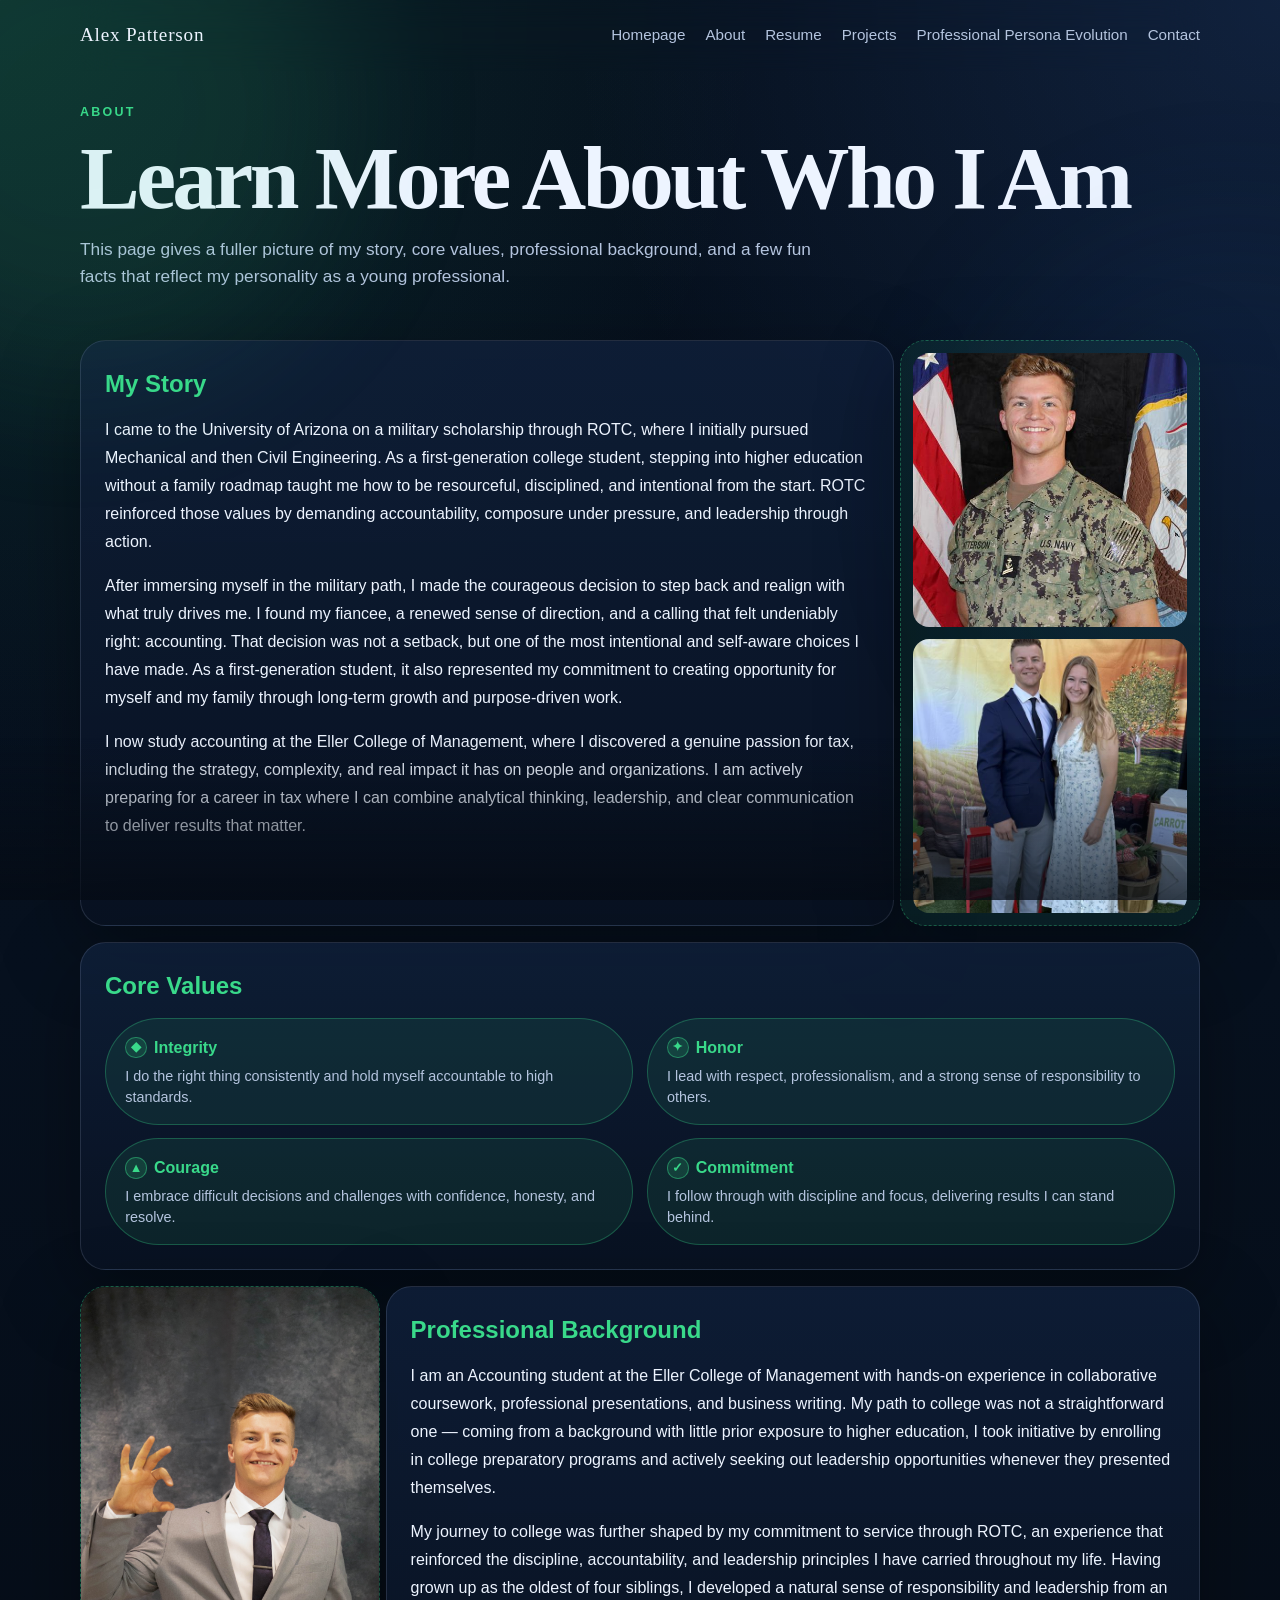
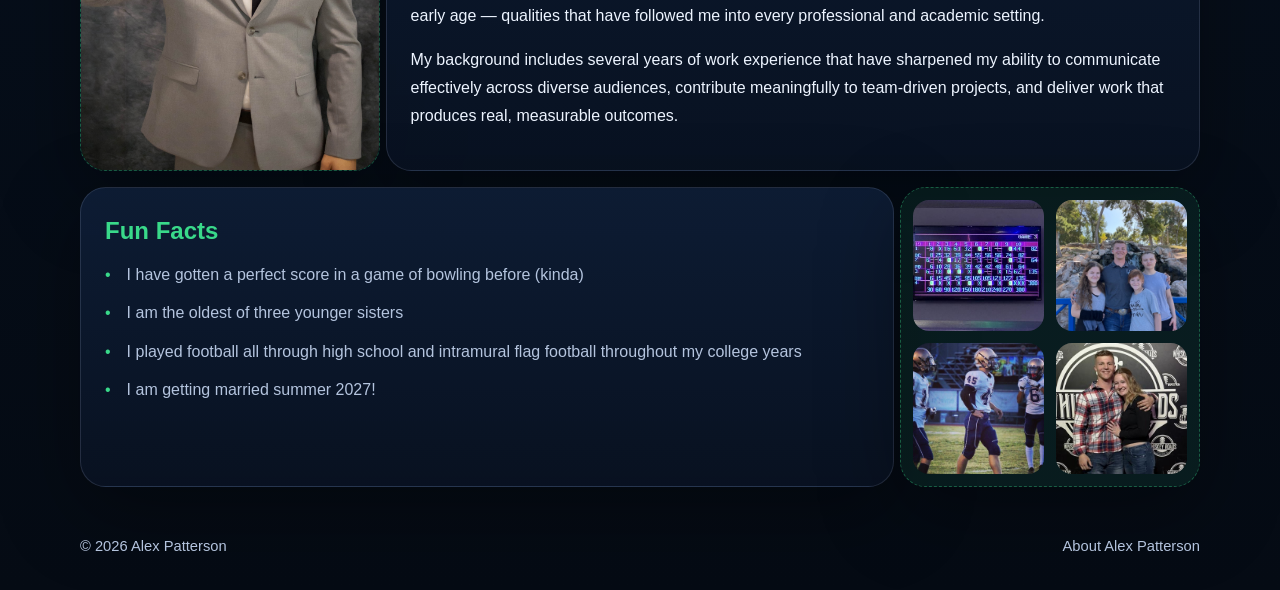
==== commit b656daa7: "Fixed engagement picture bug" ====
--- a/about.html
+++ b/about.html
@@ -117,7 +117,7 @@
               <img class="fun-fact-football" src="images/Alex_footbal.jpg" alt="Alex playing football" />
             </div>
             <div class="fun-fact-tile">
-              <img class="fun-fact-engagement" src="images/Alex_and_Megan_engagement.jpg" alt="Alex and Megan at their engagement" />
+              <img class="fun-fact-engagement" src="images/Alex_and_Megan_engagement2.jpg" alt="Alex and Megan at their engagement" />
             </div>
           </figure>
         </div>
--- a/styles.css
+++ b/styles.css
@@ -1340,23 +1340,24 @@
 }
 
 .fun-fact-bowling {
-  transform: scale(1.5) translateY(-8%);
+  transform: scale(1.2) translateY(-4%);
   transform-origin: center top;
 }
 
 .fun-fact-sisters {
-  transform: scale(1.5) translateY(-20%) translateX(-3%);
+  transform: scale(1.2) translateY(-10%) translateX(-2%);
   transform-origin: center top;
 }
 
 .fun-fact-football {
-  transform: scale(1.5);
+  transform: scale(1.2);
   transform-origin: center top;
 }
 
 .fun-fact-engagement {
-  transform: scale(1.2) translateY(5%);
-  transform-origin: center top;
+  transform: scale(1.3);
+  transform-origin: center center;
+  object-position: center 25%;
 }
 
 .fun-fact-tile .about-image-placeholder {
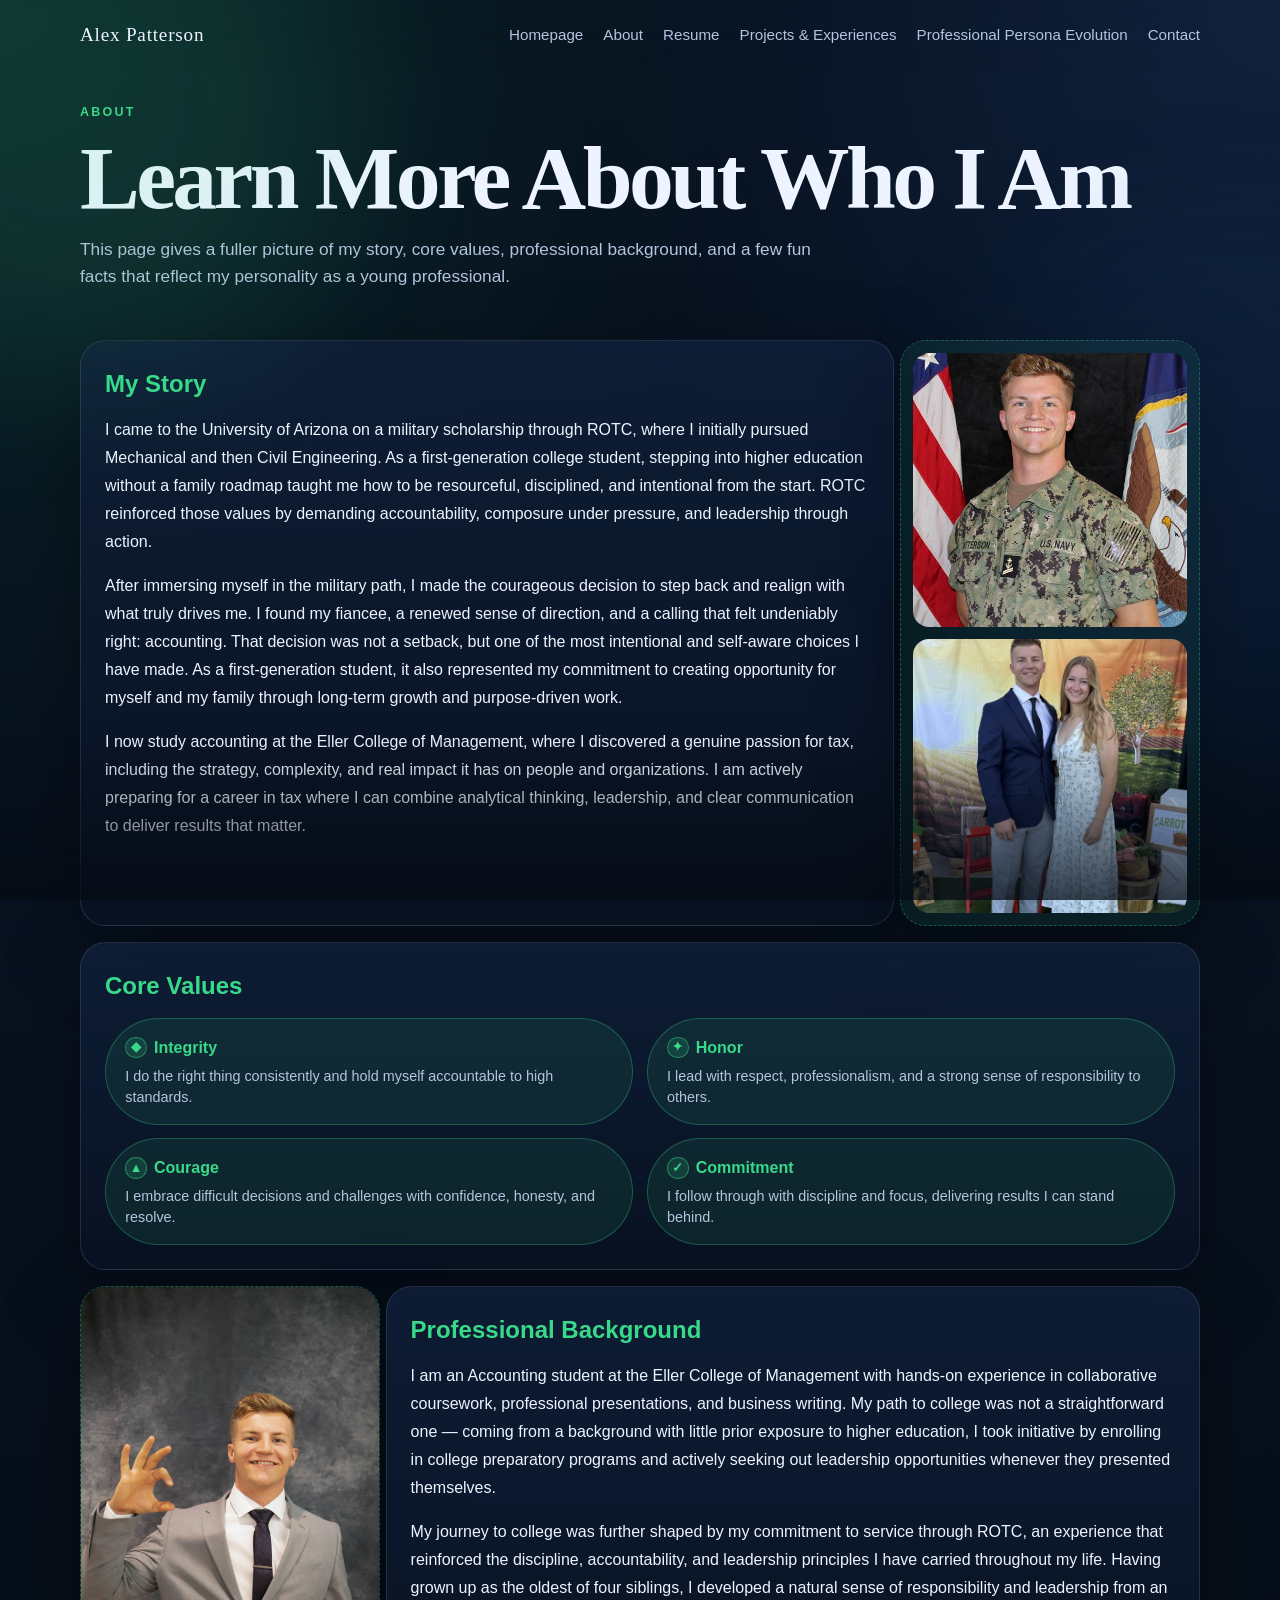
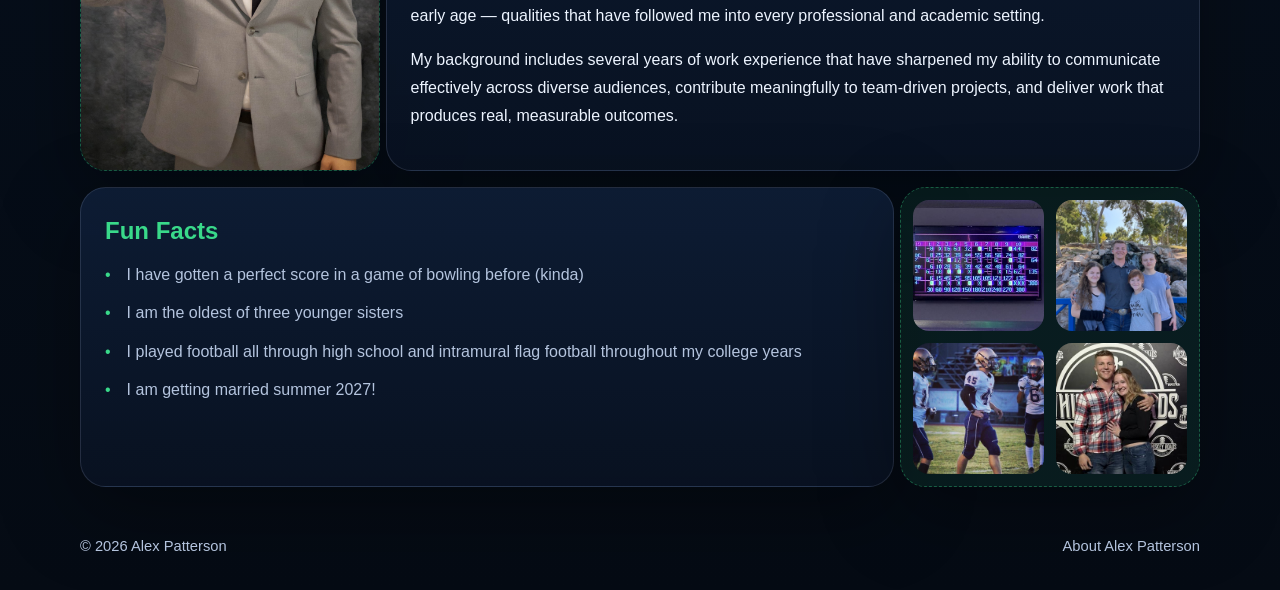
==== commit 48bac8ec: "Projects page complete" ====
--- a/about.html
+++ b/about.html
@@ -5,7 +5,7 @@
     <meta name="viewport" content="width=device-width, initial-scale=1.0" />
     <meta name="description" content="About Alex Patterson" />
     <title>Learn More About Who I Am</title>
-    <link rel="stylesheet" href="./styles.css?v=8" />
+    <link rel="stylesheet" href="./styles.css?v=9" />
   </head>
   <body>
     <div class="bg-orb bg-orb-left"></div>
@@ -17,7 +17,7 @@
         <a href="index.html">Homepage</a>
         <a href="about.html">About</a>
         <a href="resume.html">Resume</a>
-        <a href="projects.html">Projects</a>
+        <a href="projects.html">Projects & Experiences</a>
         <a href="persona-evolution.html">Professional Persona Evolution</a>
         <a href="index.html#contact">Contact</a>
       </nav>
--- a/styles.css
+++ b/styles.css
@@ -705,6 +705,31 @@
   margin-bottom: 0.25rem;
 }
 
+.resume-overview .overview-content {
+  grid-template-columns: repeat(2, minmax(0, 1fr));
+  gap: 1.25rem;
+}
+
+.resume-overview .overview-item {
+  height: 100%;
+}
+
+.quick-list {
+  margin: 0.25rem 0 0;
+  padding-left: 1.15rem;
+  display: grid;
+  gap: 0.4rem;
+  color: var(--muted);
+}
+
+.quick-list li {
+  line-height: 1.45;
+}
+
+.quick-list strong {
+  color: var(--text);
+}
+
 .overview-content {
   display: grid;
   gap: 2rem;
@@ -862,6 +887,7 @@
   border: 1px solid var(--line);
   border-radius: 2rem;
   padding: 2rem;
+  margin-bottom: 2rem;
   box-shadow: var(--shadow);
 }
 
@@ -1075,6 +1101,10 @@
   grid-template-columns: minmax(0, 1.6fr) minmax(260px, 0.9fr);
 }
 
+.project-item-text-only {
+  grid-template-columns: 1fr;
+}
+
 .project-item-media {
   display: flex;
 }
@@ -1094,20 +1124,88 @@
   width: 100%;
   min-height: 220px;
   border: 1px dashed rgba(57, 217, 138, 0.35);
-  border-radius: 1.2rem;
   background: rgba(57, 217, 138, 0.09);
   display: grid;
   place-items: center;
   padding: 0.8rem;
 }
 
-.project-image-placeholder p {
+.project-image-fill {
+  padding: 0;
+  overflow: hidden;
+}
+
+.project-image-fill img {
+  width: 100%;
+  height: 100%;
+  max-height: none;
+  object-fit: cover;
+  display: block;
+}
+
+#project-1 .project-image-fill img {
+  object-position: center 20%;
+}
+
+.presentation-viewer {
+  position: relative;
+  min-height: 260px;
+  border: 1px solid var(--line);
+  background: rgba(7, 17, 31, 0.72);
+}
+
+.presentation-frame {
+  width: 100%;
+  height: 100%;
+  min-height: 260px;
+  border: none;
+  display: block;
+}
+
+.presentation-arrow {
+  position: absolute;
+  top: 50%;
+  transform: translateY(-50%);
+  z-index: 2;
+  width: 2.4rem;
+  height: 2.4rem;
+  border-radius: 999px;
+  border: 1px solid rgba(57, 217, 138, 0.45);
+  background: rgba(7, 17, 31, 0.86);
+  color: var(--accent);
+  display: inline-flex;
+  align-items: center;
+  justify-content: center;
+  cursor: pointer;
+}
+
+.presentation-arrow:hover,
+.presentation-arrow:focus-visible {
+  background: rgba(57, 217, 138, 0.22);
+}
+
+.presentation-arrow-left {
+  left: 0.7rem;
+}
+
+.presentation-arrow-right {
+  right: 0.7rem;
+}
+
+.presentation-status {
+  position: absolute;
+  left: 50%;
+  bottom: 0.6rem;
+  transform: translateX(-50%);
   margin: 0;
-  color: var(--accent);
-  font-size: 0.85rem;
-  letter-spacing: 0.05em;
-  text-transform: uppercase;
-  font-weight: 700;
+  border-radius: 999px;
+  border: 1px solid rgba(57, 217, 138, 0.35);
+  background: rgba(7, 17, 31, 0.84);
+  color: var(--text);
+  font-size: 0.82rem;
+  font-weight: 600;
+  padding: 0.25rem 0.7rem;
+  letter-spacing: 0.03em;
 }
 
 .skills-grid {
@@ -1140,6 +1238,21 @@
 .skill-box li {
   color: var(--text);
   font-size: 0.93rem;
+}
+
+#project-3 .project-3-layout {
+  display: grid;
+  grid-template-columns: minmax(0, 1fr) minmax(240px, 0.55fr);
+  gap: 0.9rem;
+  align-items: start;
+}
+
+#project-3 .project-3-text p {
+  margin: 0;
+}
+
+#project-3 .project-3-text .project-tag {
+  margin-bottom: 0.6rem;
 }
 
 /* About Page Styles */
@@ -1461,6 +1574,15 @@
   .project-item.reverse,
   .skills-grid {
     grid-template-columns: 1fr;
+  }
+
+  #project-3 .project-3-layout {
+    grid-template-columns: 1fr;
+  }
+
+  .presentation-frame,
+  .presentation-viewer {
+    min-height: 220px;
   }
 
   .site-header,
@@ -1584,6 +1706,10 @@
     padding: 1.5rem;
   }
 
+  .resume-overview .overview-content {
+    grid-template-columns: 1fr;
+  }
+
   .strengths-grid {
     flex-direction: column;
   }
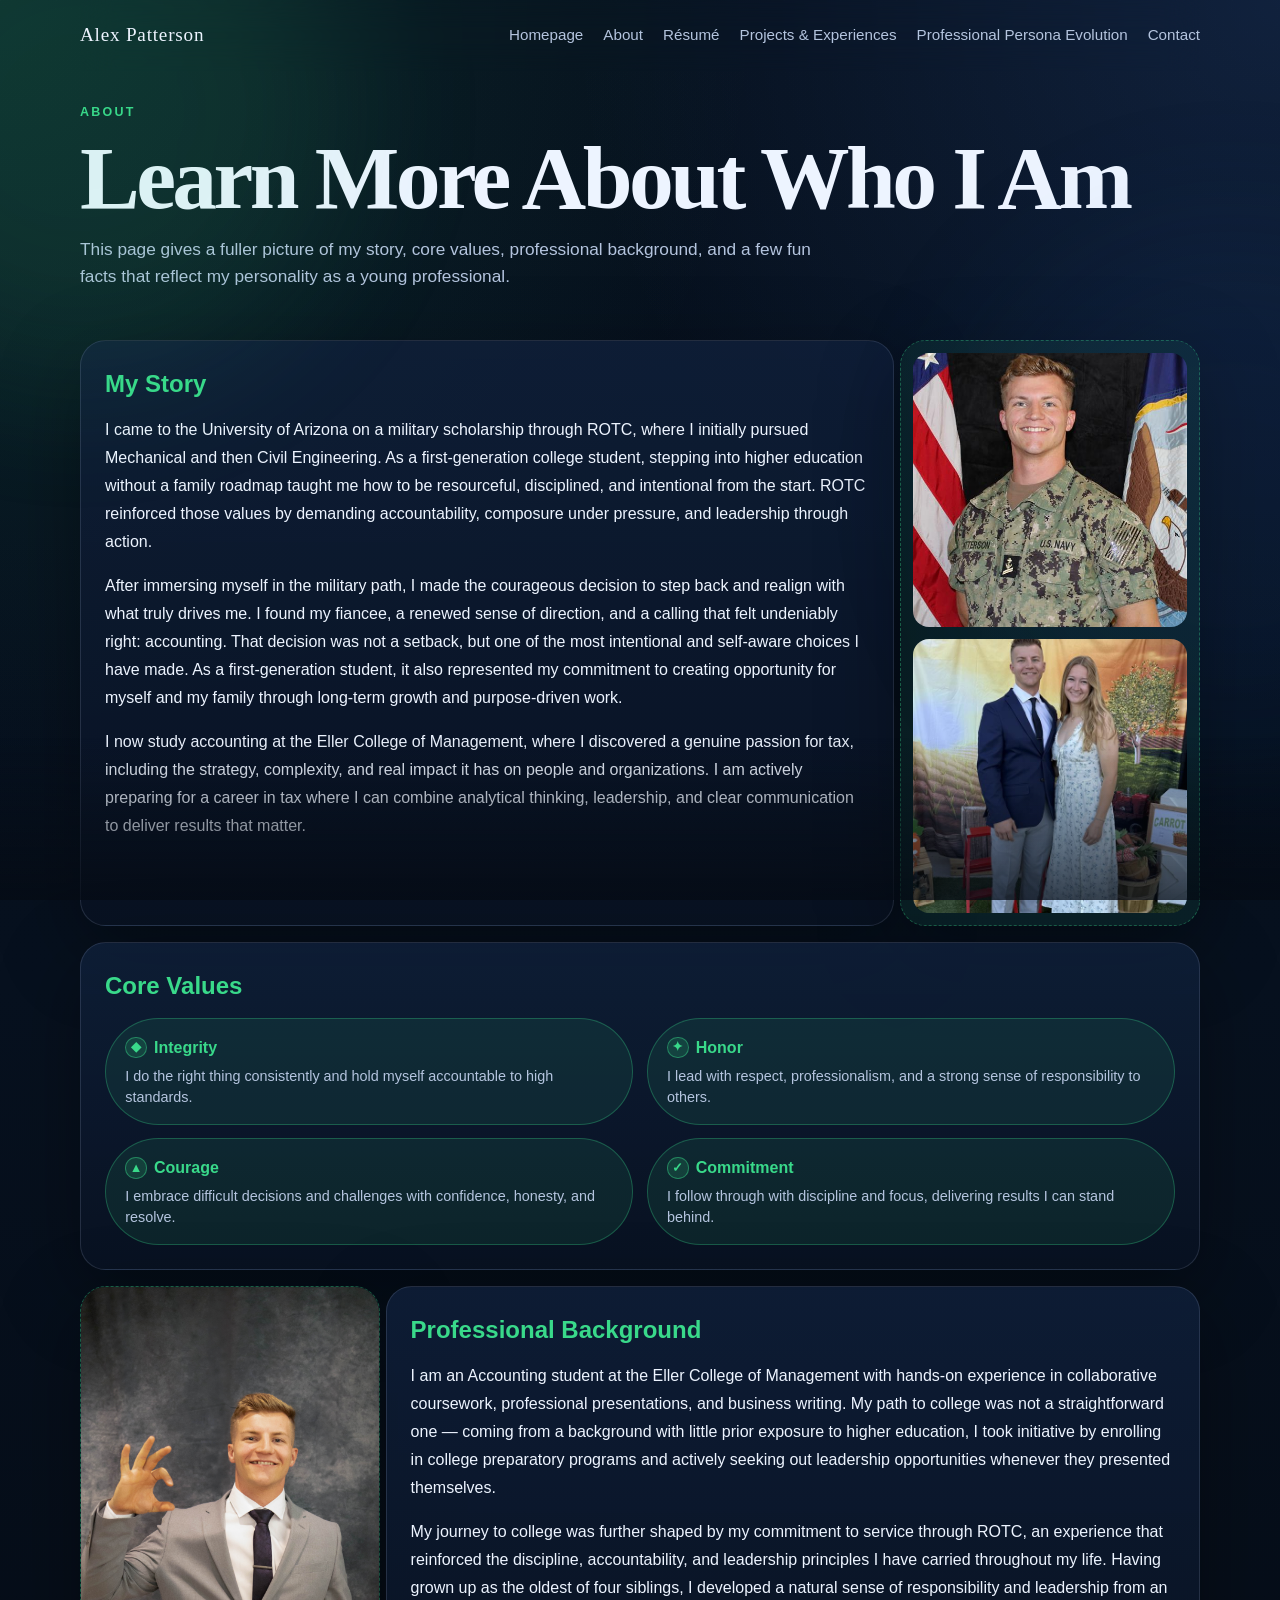
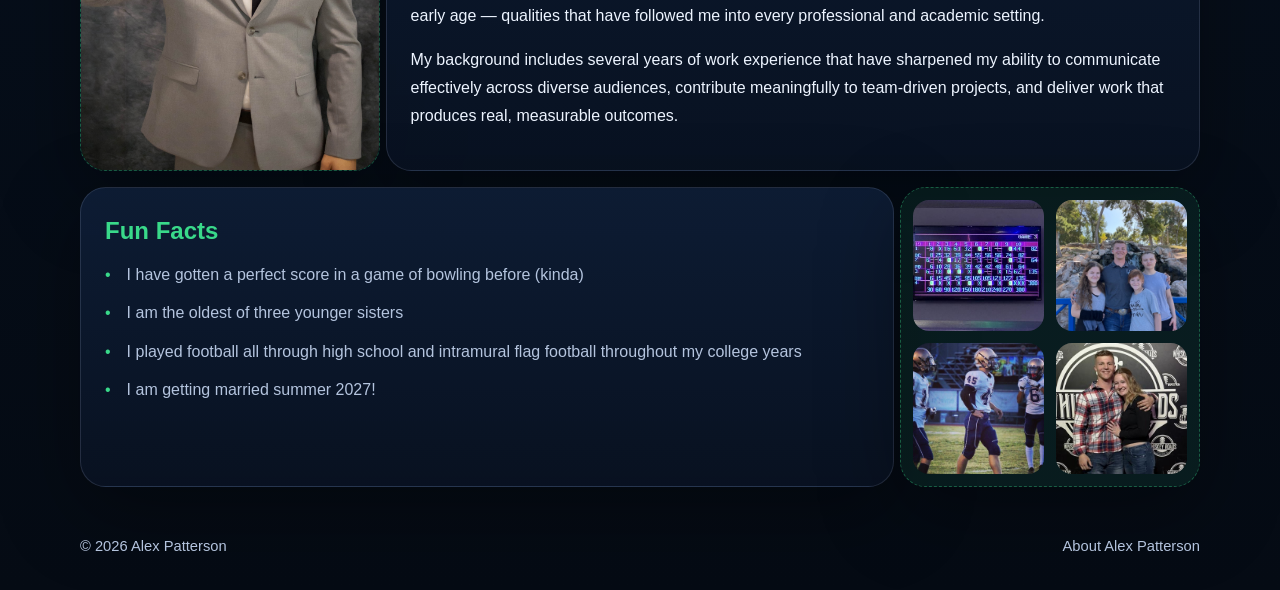
==== commit c6aff492: "Added accents over resume words" ====
--- a/about.html
+++ b/about.html
@@ -16,7 +16,7 @@
       <nav class="site-nav" aria-label="Primary">
         <a href="index.html">Homepage</a>
         <a href="about.html">About</a>
-        <a href="resume.html">Resume</a>
+        <a href="resume.html">Résumé</a>
         <a href="projects.html">Projects & Experiences</a>
         <a href="persona-evolution.html">Professional Persona Evolution</a>
         <a href="index.html#contact">Contact</a>
--- a/styles.css
+++ b/styles.css
@@ -1242,8 +1242,8 @@
 
 #project-3 .project-3-layout {
   display: grid;
-  grid-template-columns: minmax(0, 1fr) minmax(240px, 0.55fr);
-  gap: 0.9rem;
+  grid-template-columns: minmax(0, 1.35fr) minmax(240px, 0.65fr);
+  gap: 1rem;
   align-items: start;
 }
 
@@ -1253,6 +1253,14 @@
 
 #project-3 .project-3-text .project-tag {
   margin-bottom: 0.6rem;
+}
+
+#project-3 .project-3-text h2 {
+  margin-bottom: 0.75rem;
+}
+
+#project-3 .skill-box {
+  align-self: start;
 }
 
 /* About Page Styles */
@@ -1573,6 +1581,10 @@
   .project-item,
   .project-item.reverse,
   .skills-grid {
+    grid-template-columns: 1fr;
+  }
+
+  #project-3 .project-3-layout {
     grid-template-columns: 1fr;
   }
 
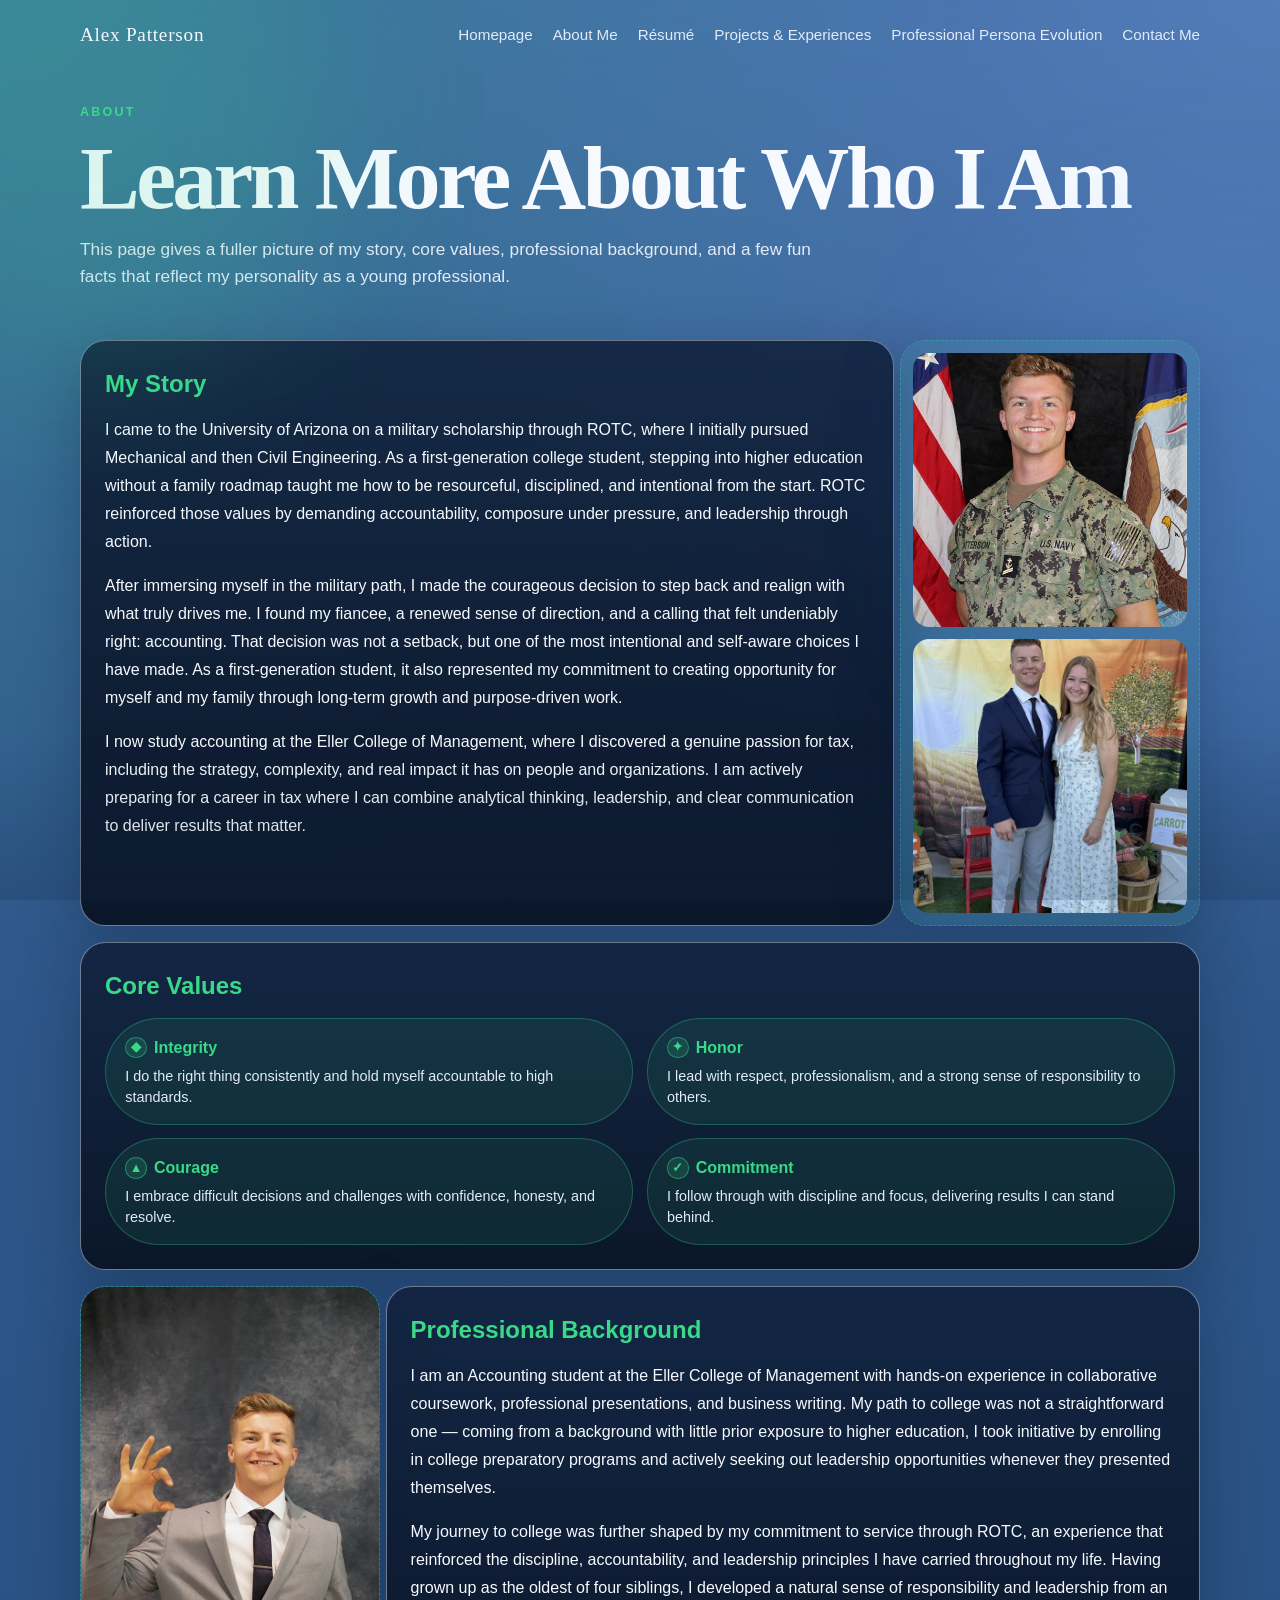
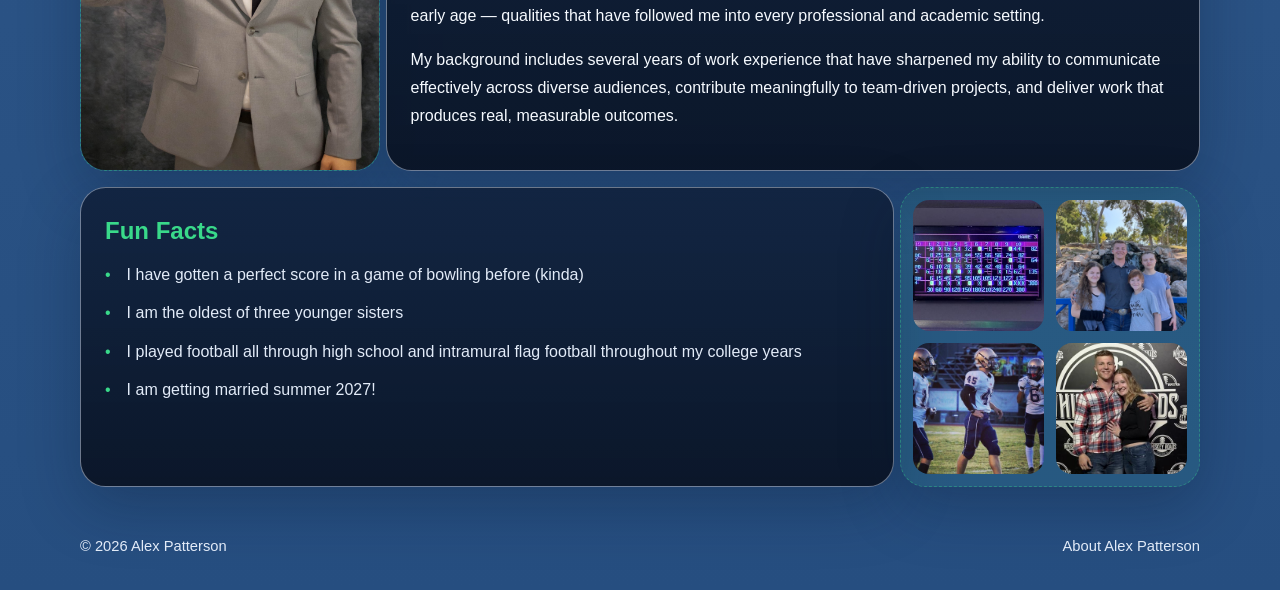
==== commit b2beb996: "Changed page names a little" ====
--- a/about.html
+++ b/about.html
@@ -15,11 +15,11 @@
       <a class="brand" href="index.html">Alex Patterson</a>
       <nav class="site-nav" aria-label="Primary">
         <a href="index.html">Homepage</a>
-        <a href="about.html">About</a>
+        <a href="about.html">About Me</a>
         <a href="resume.html">Résumé</a>
         <a href="projects.html">Projects & Experiences</a>
         <a href="persona-evolution.html">Professional Persona Evolution</a>
-        <a href="index.html#contact">Contact</a>
+        <a href="index.html#contact">Contact Me</a>
       </nav>
     </header>
 
--- a/styles.css
+++ b/styles.css
@@ -1,14 +1,14 @@
 :root {
-  --bg: #07111f;
-  --bg-soft: #0c1b31;
-  --surface: rgba(9, 18, 34, 0.84);
-  --surface-strong: #0f1f39;
-  --text: #edf4ff;
-  --muted: #b4c4de;
-  --line: rgba(184, 202, 232, 0.15);
+  --bg: #2e5688;
+  --bg-soft: #3f6ea8;
+  --surface: rgba(72, 108, 158, 0.74);
+  --surface-strong: #4f7db7;
+  --text: #f6faff;
+  --muted: #e2ebf8;
+  --line: rgba(224, 236, 255, 0.46);
   --accent: #39d98a;
   --accent-strong: #1fa96b;
-  --shadow: 0 24px 80px rgba(0, 0, 0, 0.35);
+  --shadow: 0 20px 60px rgba(8, 22, 44, 0.28);
 }
 
 * {
@@ -23,9 +23,9 @@
   margin: 0;
   min-height: 100vh;
   background:
-    radial-gradient(circle at top left, rgba(57, 217, 138, 0.12), transparent 30%),
-    radial-gradient(circle at top right, rgba(80, 139, 255, 0.14), transparent 28%),
-    linear-gradient(180deg, #06101d 0%, var(--bg) 45%, #050b14 100%);
+    radial-gradient(circle at top left, rgba(57, 217, 138, 0.2), transparent 38%),
+    radial-gradient(circle at top right, rgba(143, 186, 255, 0.26), transparent 38%),
+    linear-gradient(180deg, #3d679f 0%, var(--bg) 48%, #264e80 100%);
   color: var(--text);
   font-family: "Segoe UI Variable", "Segoe UI", "Trebuchet MS", sans-serif;
   line-height: 1.6;
@@ -49,7 +49,7 @@
   position: fixed;
   inset: auto 0 0 0;
   height: 18vh;
-  background: linear-gradient(180deg, transparent, rgba(5, 11, 20, 0.75));
+  background: linear-gradient(180deg, transparent, rgba(19, 43, 74, 0.2));
   pointer-events: none;
 }
 
@@ -59,7 +59,7 @@
   aspect-ratio: 1;
   border-radius: 50%;
   filter: blur(80px);
-  opacity: 0.28;
+  opacity: 0.38;
   pointer-events: none;
 }
 
@@ -72,7 +72,7 @@
 .bg-orb-right {
   top: 14rem;
   right: -14rem;
-  background: rgba(33, 88, 168, 0.35);
+  background: rgba(92, 151, 236, 0.42);
 }
 
 .site-header,
@@ -990,6 +990,45 @@
   line-height: 1.75;
 }
 
+.evo-centered-image {
+  display: block;
+  width: min(100%, 640px);
+  height: auto;
+  margin: 0 auto 1rem;
+  border: 1px solid rgba(57, 217, 138, 0.25);
+  border-radius: 1rem;
+  background: rgba(57, 217, 138, 0.08);
+  padding: 0.35rem;
+}
+
+.evo-team-layout {
+  display: grid;
+  grid-template-columns: minmax(0, 0.95fr) minmax(0, 1.05fr);
+  gap: 1.25rem;
+  align-items: start;
+}
+
+.evo-team-media {
+  display: flex;
+  flex-direction: column;
+  gap: 0.85rem;
+}
+
+.evo-team-quotes {
+  display: flex;
+  flex-direction: column;
+}
+
+.evo-team-image {
+  display: block;
+  width: 100%;
+  height: auto;
+  border: 1px solid rgba(57, 217, 138, 0.25);
+  border-radius: 1rem;
+  background: rgba(57, 217, 138, 0.08);
+  padding: 0.35rem;
+}
+
 .evo-quote {
   margin: 1rem 0 0;
   padding: 1rem 1.1rem;
@@ -1032,10 +1071,68 @@
   letter-spacing: 0.03em;
 }
 
+.evo-icon-card {
+  border: 1px solid rgba(57, 217, 138, 0.35);
+  background: rgba(57, 217, 138, 0.08);
+  border-radius: 1rem;
+  min-height: 240px;
+  display: grid;
+  place-items: center;
+  align-content: center;
+  gap: 0.9rem;
+  padding: 1rem;
+  text-align: center;
+}
+
+.evo-icon {
+  display: block;
+  font-family: "Apple Color Emoji", "Segoe UI Emoji", "Noto Color Emoji", sans-serif;
+  font-size: clamp(4rem, 7vw, 6.5rem);
+  line-height: 1;
+}
+
+.evo-icon-label {
+  margin: 0;
+  color: var(--accent);
+  font-size: 1.05rem;
+  font-weight: 700;
+  letter-spacing: 0.02em;
+}
+
 .evo-image-row {
   display: grid;
   grid-template-columns: repeat(2, minmax(0, 1fr));
   gap: 0.75rem;
+}
+
+.evo-image-figure {
+  margin: 0;
+}
+
+.evo-image-link {
+  display: block;
+}
+
+.evo-image-link > img,
+.evo-image-row > img {
+  width: 100%;
+  max-width: 100%;
+  min-height: 160px;
+  aspect-ratio: 16 / 10;
+  object-fit: contain;
+  border: 1px solid rgba(57, 217, 138, 0.25);
+  border-radius: 1rem;
+  background: rgba(57, 217, 138, 0.08);
+  padding: 0.35rem;
+  cursor: zoom-in;
+}
+
+.evo-image-figure figcaption {
+  margin-top: 0.45rem;
+  color: var(--muted);
+  font-size: 0.9rem;
+  line-height: 1.4;
+  text-align: center;
 }
 
 .evo-image-row.three {
@@ -1570,6 +1667,10 @@
   }
 
   .value-bubbles {
+    grid-template-columns: 1fr;
+  }
+
+  .evo-team-layout {
     grid-template-columns: 1fr;
   }
 
